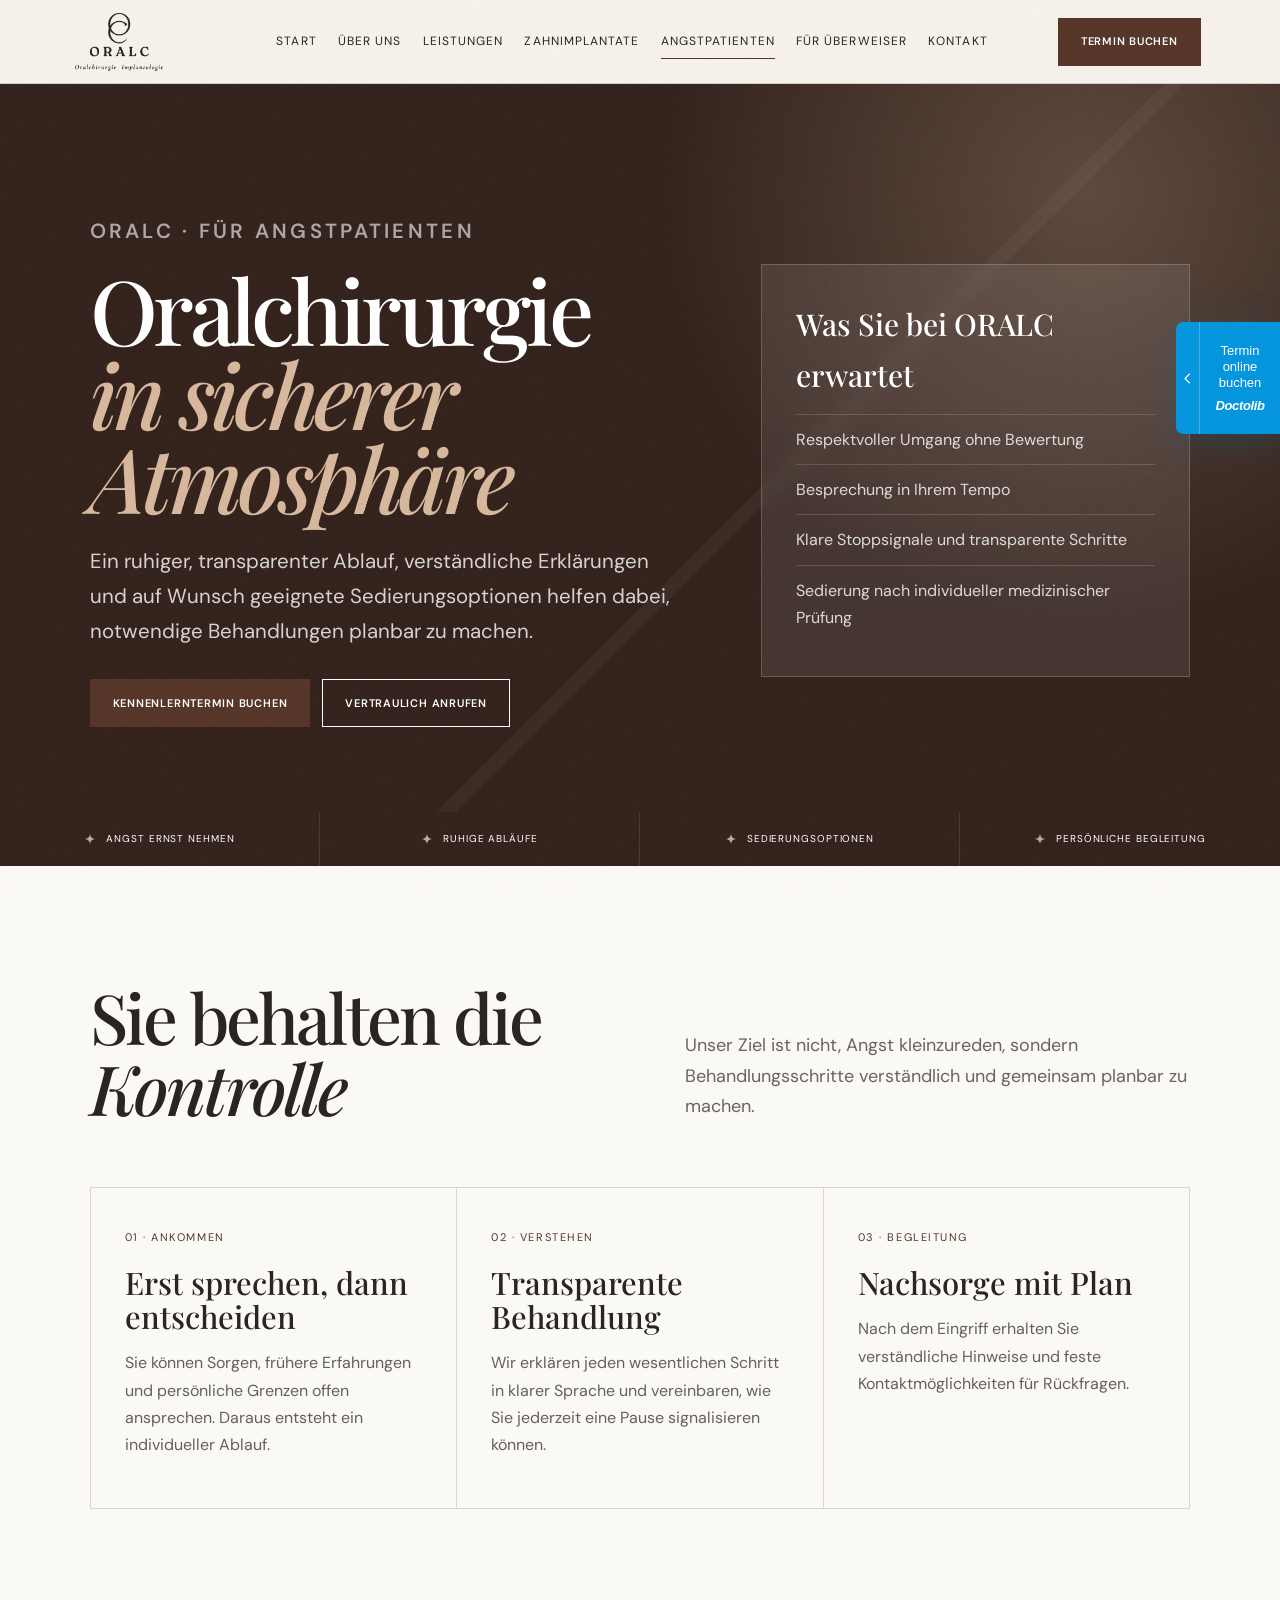
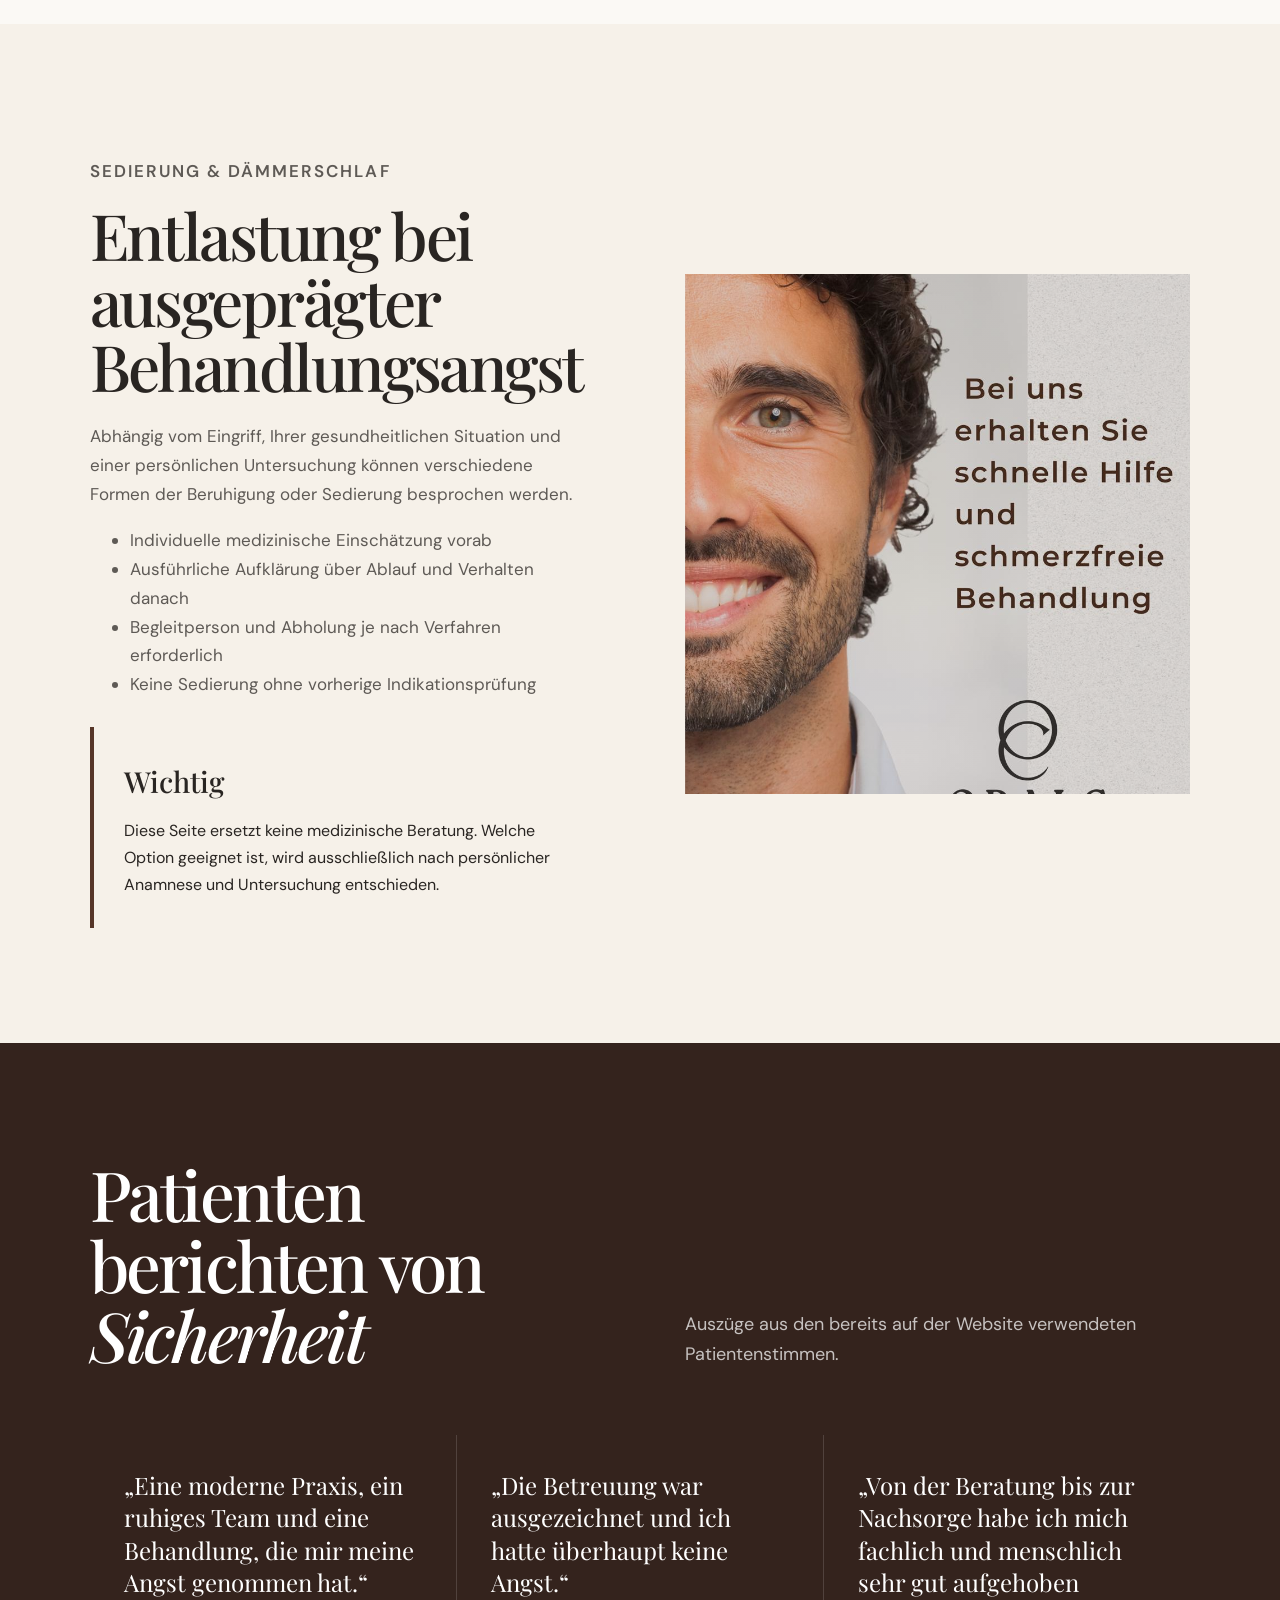
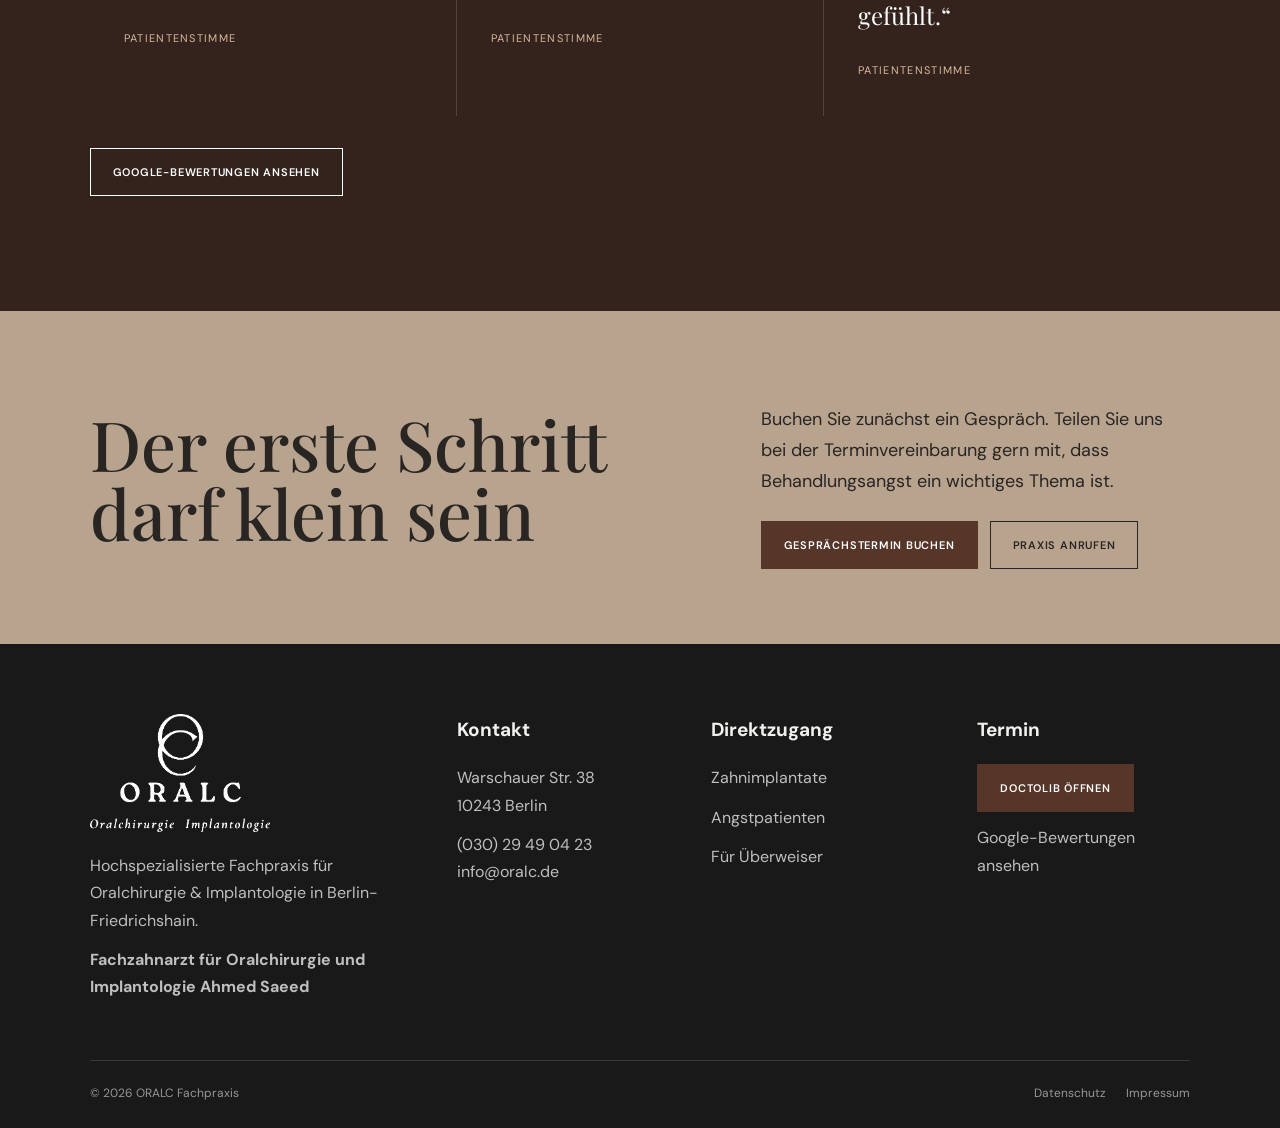
==== angstpatienten.html @ 5faff425 "Add files via upload" ====
<!doctype html><html lang="de"><head><meta charset="utf-8"><meta name="viewport" content="width=device-width,initial-scale=1"><meta name="description" content="Einfühlsame Oralchirurgie für Angstpatienten mit transparentem Ablauf und individuell geprüften Sedierungsoptionen."><title>Angstpatienten | ORALC Berlin</title><link rel="stylesheet" href="assets/styles.css"></head><body><div class="page-noise" aria-hidden="true"></div><a class="skip" href="#main">Zum Inhalt springen</a>
<header class="site-header">
  <a class="brand" href="index.html" aria-label="ORALC Startseite"><img src="assets/logo.png" alt="ORALC Oralchirurgie und Implantologie"></a>
  <nav class="main-nav" id="main-nav" aria-label="Hauptnavigation">
      <a href="index.html">Start</a>
      <a href="ueber-uns.html">Über uns</a>
      <a href="unsere-leistungen.html">Leistungen</a>
      <a href="zahnimplantate.html">Zahnimplantate</a>
      <a href="angstpatienten.html" class="active" aria-current="page">Angstpatienten</a>
      <a href="fuer-ueberweiser.html">Für Überweiser</a>
      <a href="index.html#kontakt">Kontakt</a>
    </nav>
  <a class="header-book" href="https://www.doctolib.de/zahnarztpraxis/berlin/oralchirurgie-warschauer-strasse-ihre-fachzahnaerzte-fuer-oralchirurgie" target="_blank" rel="noopener">Termin buchen</a>
  <button class="menu-toggle" aria-label="Menü öffnen" aria-expanded="false" aria-controls="main-nav"><span></span><span></span><span></span></button>
</header><aside class="doctolib-float" aria-label="Online-Terminbuchung">
<button class="doctolib-float__toggle" type="button" aria-expanded="true" aria-label="Online-Terminleiste schließen"><svg viewBox="0 0 24 24" aria-hidden="true"><path d="M15 5l-7 7 7 7"/></svg></button>
<a class="doctolib-float__link" href="https://www.doctolib.de/zahnarztpraxis/berlin/oralchirurgie-warschauer-strasse-ihre-fachzahnaerzte-fuer-oralchirurgie" target="_blank" rel="noopener"><span class="doctolib-float__label">Termin online buchen</span><strong class="doctolib-float__brand">Doctolib</strong></a>
</aside><main id="main">
<section class="page-hero lp-hero"><div class="lp-hero-grid"><div class="reveal"><p class="eyebrow">ORALC · Für Angstpatienten</p><h1>Oralchirurgie<br><em>in sicherer Atmosphäre</em></h1><p>Ein ruhiger, transparenter Ablauf, verständliche Erklärungen und auf Wunsch geeignete Sedierungsoptionen helfen dabei, notwendige Behandlungen planbar zu machen.</p><div class="lp-actions"><a class="button button-dark" href="https://www.doctolib.de/zahnarztpraxis/berlin/oralchirurgie-warschauer-strasse-ihre-fachzahnaerzte-fuer-oralchirurgie" target="_blank" rel="noopener">Kennenlerntermin buchen</a><a class="button button-outline" href="tel:+493029490423">Vertraulich anrufen</a></div></div><aside class="lp-hero-card reveal"><strong>Was Sie bei ORALC erwartet</strong><ul><li>Respektvoller Umgang ohne Bewertung</li><li>Besprechung in Ihrem Tempo</li><li>Klare Stoppsignale und transparente Schritte</li><li>Sedierung nach individueller medizinischer Prüfung</li></ul></aside></div></section>
<div class="hero-strip"><span>Angst ernst nehmen</span><span>Ruhige Abläufe</span><span>Sedierungsoptionen</span><span>Persönliche Begleitung</span></div>
<section class="section"><div class="container"><div class="section-head reveal"><h2>Sie behalten die <em>Kontrolle</em></h2><p>Unser Ziel ist nicht, Angst kleinzureden, sondern Behandlungsschritte verständlich und gemeinsam planbar zu machen.</p></div><div class="lp-grid"><article class="lp-card reveal"><span class="lp-num">01 · Ankommen</span><h3>Erst sprechen, dann entscheiden</h3><p>Sie können Sorgen, frühere Erfahrungen und persönliche Grenzen offen ansprechen. Daraus entsteht ein individueller Ablauf.</p></article><article class="lp-card reveal"><span class="lp-num">02 · Verstehen</span><h3>Transparente Behandlung</h3><p>Wir erklären jeden wesentlichen Schritt in klarer Sprache und vereinbaren, wie Sie jederzeit eine Pause signalisieren können.</p></article><article class="lp-card reveal"><span class="lp-num">03 · Begleitung</span><h3>Nachsorge mit Plan</h3><p>Nach dem Eingriff erhalten Sie verständliche Hinweise und feste Kontaktmöglichkeiten für Rückfragen.</p></article></div></div></section>
<section class="section" style="background:var(--cream)"><div class="container lp-split"><div class="reveal"><p class="brand-note">Sedierung &amp; Dämmerschlaf</p><h2>Entlastung bei ausgeprägter Behandlungsangst</h2><p>Abhängig vom Eingriff, Ihrer gesundheitlichen Situation und einer persönlichen Untersuchung können verschiedene Formen der Beruhigung oder Sedierung besprochen werden.</p><ul><li>Individuelle medizinische Einschätzung vorab</li><li>Ausführliche Aufklärung über Ablauf und Verhalten danach</li><li>Begleitperson und Abholung je nach Verfahren erforderlich</li><li>Keine Sedierung ohne vorherige Indikationsprüfung</li></ul><div class="guarantee"><strong>Wichtig</strong>Diese Seite ersetzt keine medizinische Beratung. Welche Option geeignet ist, wird ausschließlich nach persönlicher Anamnese und Untersuchung entschieden.</div></div><div class="lp-media lp-media--anxiety reveal" role="img" aria-label="Ruhige Behandlungsatmosphäre bei ORALC"></div></div></section>
<section class="section proof-section"><div class="container"><div class="section-head reveal"><h2>Patienten berichten von <em>Sicherheit</em></h2><p style="color:rgba(255,255,255,.72)">Auszüge aus den bereits auf der Website verwendeten Patientenstimmen.</p></div><div class="proof-grid"><article class="proof-card"><blockquote>„Eine moderne Praxis, ein ruhiges Team und eine Behandlung, die mir meine Angst genommen hat.“</blockquote><span>Patientenstimme</span></article><article class="proof-card"><blockquote>„Die Betreuung war ausgezeichnet und ich hatte überhaupt keine Angst.“</blockquote><span>Patientenstimme</span></article><article class="proof-card"><blockquote>„Von der Beratung bis zur Nachsorge habe ich mich fachlich und menschlich sehr gut aufgehoben gefühlt.“</blockquote><span>Patientenstimme</span></article></div><div class="proof-actions"><a class="button button-outline" href="https://www.google.com/maps/search/?api=1&query=ORALC+Warschauer+Stra%C3%9Fe+38+Berlin" target="_blank" rel="noopener">Google-Bewertungen ansehen</a></div></div></section>
<section class="cta"><div class="cta-inner"><h2>Der erste Schritt darf klein sein</h2><div><p>Buchen Sie zunächst ein Gespräch. Teilen Sie uns bei der Terminvereinbarung gern mit, dass Behandlungsangst ein wichtiges Thema ist.</p><div class="cta-actions"><a class="button button-dark" href="https://www.doctolib.de/zahnarztpraxis/berlin/oralchirurgie-warschauer-strasse-ihre-fachzahnaerzte-fuer-oralchirurgie" target="_blank" rel="noopener">Gesprächstermin buchen</a><a class="button button-outline" href="tel:+493029490423">Praxis anrufen</a></div></div></div></section></main><footer class="site-footer" id="kontakt"><div class="footer-grid">
<div class="footer-col"><img class="footer-logo" src="assets/logo.png" alt="ORALC"><p>Hochspezialisierte Fachpraxis für Oralchirurgie &amp; Implantologie in Berlin-Friedrichshain.</p><p><strong>Fachzahnarzt für Oralchirurgie und Implantologie Ahmed Saeed</strong></p></div>
<div class="footer-col"><h3>Kontakt</h3><address>Warschauer Str. 38<br>10243 Berlin</address><p><a href="tel:+493029490423">(030) 29 49 04 23</a><br><a href="mailto:info@oralc.de">info@oralc.de</a></p></div>
<div class="footer-col"><h3>Direktzugang</h3><ul><li><a href="zahnimplantate.html">Zahnimplantate</a></li><li><a href="angstpatienten.html">Angstpatienten</a></li><li><a href="fuer-ueberweiser.html">Für Überweiser</a></li></ul></div>
<div class="footer-col"><h3>Termin</h3><p><a class="button button-dark" href="https://www.doctolib.de/zahnarztpraxis/berlin/oralchirurgie-warschauer-strasse-ihre-fachzahnaerzte-fuer-oralchirurgie" target="_blank" rel="noopener">Doctolib öffnen</a></p><p><a href="https://www.google.com/maps/search/?api=1&query=ORALC+Warschauer+Stra%C3%9Fe+38+Berlin" target="_blank" rel="noopener">Google-Bewertungen ansehen</a></p></div>
</div><div class="footer-bottom"><span>© 2026 ORALC Fachpraxis</span><nav><a href="datenschutz.html">Datenschutz</a><a href="impressum.html">Impressum</a></nav></div></footer><script src="assets/site.js"></script></body></html>
---- assets/styles.css ----
@import url('https://fonts.googleapis.com/css2?family=DM+Sans:wght@400;500;600&family=Playfair+Display:ital,wght@0,500;1,500&display=swap');
:root{--ink:#292522;--brown:#563628;--deep:#34231d;--sand:#e9e0d3;--cream:#f6f1e9;--paper:#fbf9f5;--line:rgba(41,37,34,.17);--white:#fff;--serif:'Playfair Display',Georgia,serif;--sans:'DM Sans',Arial,sans-serif;--max:1360px}
*{box-sizing:border-box}html{scroll-behavior:smooth}body{margin:0;background:var(--paper);color:var(--ink);font-family:var(--sans);line-height:1.7;overflow-x:hidden}a{color:inherit;text-decoration:none}img{max-width:100%;display:block}button{font:inherit}.skip{position:absolute;left:-9999px}.skip:focus{left:16px;top:16px;z-index:1000;background:#fff;padding:12px 16px}.page-noise{position:fixed;inset:0;pointer-events:none;z-index:999;opacity:.025;background-image:url("data:image/svg+xml,%3Csvg viewBox='0 0 180 180' xmlns='http://www.w3.org/2000/svg'%3E%3Cfilter id='n'%3E%3CfeTurbulence type='fractalNoise' baseFrequency='.9' numOctaves='3' stitchTiles='stitch'/%3E%3C/filter%3E%3Crect width='100%25' height='100%25' filter='url(%23n)' opacity='.6'/%3E%3C/svg%3E")}
.site-header{height:84px;padding:0 clamp(18px,4vw,68px);display:grid;grid-template-columns:155px 1fr auto auto;align-items:center;gap:28px;position:sticky;top:0;z-index:100;background:rgba(246,241,233,.94);backdrop-filter:blur(14px);border-bottom:1px solid var(--line)}.brand{height:64px;display:flex;align-items:center}.brand img{width:135px;height:58px;object-fit:contain}.main-nav{display:flex;justify-content:center;gap:clamp(17px,2.4vw,38px);font-size:12px;text-transform:uppercase;letter-spacing:.09em}.main-nav a{padding:9px 0;position:relative}.main-nav a:after{content:"";position:absolute;left:0;bottom:2px;width:100%;height:1px;background:var(--brown);transform:scaleX(0);transform-origin:right;transition:.25s}.main-nav a:hover:after,.main-nav a.active:after{transform:scaleX(1);transform-origin:left}.header-book,.button{display:inline-flex;align-items:center;justify-content:center;min-height:48px;padding:0 22px;border:1px solid transparent;text-transform:uppercase;letter-spacing:.07em;font-size:11px;font-weight:600;transition:.22s}.header-book,.button-dark{background:var(--brown);color:#fff}.header-book:hover,.button-dark:hover{background:var(--ink);transform:translateY(-2px)}.button-outline{border-color:currentColor}.menu-toggle{display:none;width:45px;height:45px;border:0;background:none;padding:10px}.menu-toggle span{display:block;height:1px;background:var(--ink);margin:6px 0}
.page-hero{min-height:520px;padding:120px 7vw 85px;display:flex;align-items:flex-end;position:relative;overflow:hidden;background:var(--deep);color:#fff}.page-hero:before{content:"";position:absolute;inset:0;background:radial-gradient(circle at 85% 15%,rgba(215,184,157,.26),transparent 34%),linear-gradient(135deg,transparent 0 58%,rgba(255,255,255,.04) 58% 59%,transparent 59%)}.page-hero-inner{width:min(100%,var(--max));margin:auto;position:relative}.eyebrow{text-transform:uppercase;letter-spacing:.16em;font-size:11px;font-weight:600;margin:0 0 18px;opacity:.75}.page-hero h1{font-family:var(--serif);font-size:clamp(62px,8vw,128px);font-weight:500;line-height:.92;letter-spacing:-.05em;margin:0 0 24px}.page-hero h1 em{color:#d7b89d;font-weight:500}.page-hero p:last-child{max-width:760px;font-size:clamp(17px,1.6vw,22px);color:rgba(255,255,255,.78)}
.section{padding:clamp(76px,9vw,140px) 7vw}.container{width:min(100%,var(--max));margin:auto}.section-head{display:grid;grid-template-columns:1fr 1fr;gap:7vw;margin-bottom:65px;align-items:end}.section-head h2,.editorial h2{font-family:var(--serif);font-weight:500;letter-spacing:-.04em;line-height:1.02;font-size:clamp(44px,5.4vw,82px);margin:0}.section-head p{font-size:18px;color:rgba(41,37,34,.7);margin:0}.doctor-grid{display:grid;grid-template-columns:minmax(310px,.82fr) 1.18fr;gap:8vw;align-items:center}.doctor-photo{aspect-ratio:1122 / 1402;height:auto;min-height:0;position:relative;background:transparent;overflow:hidden;display:flex;align-items:center;justify-content:center}.doctor-photo img{width:100%;height:100%;object-fit:contain;object-position:center center;position:static;inset:auto}.doctor-photo:after{content:"Ahmed Saeed · Fachzahnarzt für Oralchirurgie und Implantologie";position:absolute;left:25px;right:25px;bottom:25px;background:rgba(52,35,29,.88);color:#fff;padding:18px 20px;font-family:var(--serif);font-size:24px}.doctor-copy h2{font-family:var(--serif);font-size:clamp(48px,5.8vw,90px);font-weight:500;line-height:.98;letter-spacing:-.045em;margin:0 0 14px}.role{font-size:13px;letter-spacing:.12em;text-transform:uppercase;color:var(--brown);font-weight:600;margin-bottom:36px}.doctor-copy p{font-size:18px;color:rgba(41,37,34,.74)}.cert-note{border-left:3px solid var(--brown);padding:20px 24px;background:var(--cream);margin-top:28px}.cert-note strong{display:block;margin-bottom:5px}
.card-grid{display:grid;grid-template-columns:repeat(3,1fr);border-top:1px solid var(--line);border-left:1px solid var(--line)}.info-card{padding:38px;min-height:350px;border-right:1px solid var(--line);border-bottom:1px solid var(--line);background:rgba(255,255,255,.25)}.info-card .num{font-family:var(--serif);font-size:18px;color:var(--brown);opacity:.7}.info-card h3{font-family:var(--serif);font-weight:500;font-size:32px;line-height:1.08;margin:58px 0 20px}.info-card ul{padding:0;margin:0;list-style:none;color:rgba(41,37,34,.72)}.info-card li{margin:9px 0;padding-left:20px;position:relative}.info-card li:before{content:"";position:absolute;left:0;top:.62em;width:11px;height:11px;background:var(--brown);-webkit-mask:url("data:image/svg+xml,%3Csvg xmlns='http://www.w3.org/2000/svg' viewBox='0 0 24 24'%3E%3Cpath d='M5 7h8a6 6 0 0 1 6 6v4M5 7l4-4M5 7l4 4' fill='none' stroke='black' stroke-width='2' stroke-linecap='round' stroke-linejoin='round'/%3E%3C/svg%3E") center/contain no-repeat;mask:url("data:image/svg+xml,%3Csvg xmlns='http://www.w3.org/2000/svg' viewBox='0 0 24 24'%3E%3Cpath d='M5 7h8a6 6 0 0 1 6 6v4M5 7l4-4M5 7l4 4' fill='none' stroke='black' stroke-width='2' stroke-linecap='round' stroke-linejoin='round'/%3E%3C/svg%3E") center/contain no-repeat}
.focus-grid{display:grid;grid-template-columns:repeat(2,1fr);border-top:1px solid var(--line)}.focus-card{padding:42px 42px 50px;border-bottom:1px solid var(--line)}.focus-card:nth-child(odd){border-right:1px solid var(--line)}.focus-card h3{font-family:var(--serif);font-size:34px;font-weight:500;margin:0 0 15px}.focus-card p{color:rgba(41,37,34,.7);margin:0}.care-band{background:var(--brown);color:#fff;display:grid;grid-template-columns:1fr 1fr;min-height:620px}.care-copy{padding:clamp(70px,8vw,130px);display:flex;flex-direction:column;justify-content:center}.care-copy h2{font-family:var(--serif);font-size:clamp(46px,5.8vw,86px);line-height:1.02;font-weight:500;margin:0 0 30px}.care-copy blockquote{font-family:var(--serif);font-size:clamp(22px,2.3vw,34px);line-height:1.35;margin:0 0 36px;color:rgba(255,255,255,.88)}.care-points{display:grid;gap:18px}.care-points div{border-top:1px solid rgba(255,255,255,.18);padding-top:16px}.care-points strong{display:block;font-size:18px}.care-points span{color:rgba(255,255,255,.7)}.care-media{min-height:620px;background:url('emergency.jpg') center/cover no-repeat}
.members{display:grid;grid-template-columns:repeat(5,1fr);border:1px solid var(--line)}.member{padding:35px 20px;text-align:center;border-right:1px solid var(--line)}.member:last-child{border-right:0}.member strong{display:block;font-family:var(--serif);font-size:28px;color:var(--brown)}.member span{font-size:12px;text-transform:uppercase;letter-spacing:.08em;color:rgba(41,37,34,.65)}
.legal-wrap{display:grid;grid-template-columns:280px minmax(0,860px);gap:7vw;align-items:start}.legal-toc{position:sticky;top:120px;border-top:1px solid var(--line)}.legal-toc a{display:block;padding:13px 0;border-bottom:1px solid var(--line);font-size:12px;text-transform:uppercase;letter-spacing:.07em}.legal-toc a:hover{color:var(--brown)}.legal-content{font-size:16px}.legal-content section{padding:0 0 45px;margin-bottom:45px;border-bottom:1px solid var(--line);scroll-margin-top:120px}.legal-content h2{font-family:var(--serif);font-size:clamp(31px,3.2vw,46px);font-weight:500;line-height:1.12;margin:0 0 22px}.legal-content h3{font-size:20px;margin:28px 0 10px}.legal-content p{color:rgba(41,37,34,.78)}.legal-content ul{padding-left:22px}.legal-content a{text-decoration:underline;text-underline-offset:3px}.legal-note{padding:22px 25px;background:var(--sand);border-left:3px solid var(--brown)}
.cta{background:#b8a38f;padding:75px 7vw}.cta-inner{width:min(100%,var(--max));margin:auto;display:grid;grid-template-columns:1.15fr .85fr;gap:7vw;align-items:center}.cta h2{font-family:var(--serif);font-size:clamp(45px,5.4vw,78px);font-weight:500;line-height:1;margin:0}.cta p{font-size:18px}.cta-actions{display:flex;flex-wrap:wrap;gap:12px;margin-top:25px}
.site-footer{background:#191919;color:#f2f0ed;padding:70px 7vw 24px}.footer-grid{width:min(100%,var(--max));margin:auto;display:grid;grid-template-columns:1.35fr .85fr .9fr .95fr;gap:clamp(32px,5vw,75px)}.footer-logo{width:180px;filter:invert(1) brightness(3);margin-bottom:20px}.footer-col h3{font-size:19px;margin:0 0 18px}.footer-col p,.footer-col li,.footer-col address{font-style:normal;color:rgba(255,255,255,.72);margin:0 0 12px}.footer-col ul{list-style:none;padding:0;margin:0}.footer-col a:hover{color:#fff}.footer-bottom{width:min(100%,var(--max));margin:48px auto 0;padding-top:22px;border-top:1px solid rgba(255,255,255,.13);display:flex;justify-content:space-between;gap:20px;flex-wrap:wrap;font-size:12px;color:rgba(255,255,255,.55)}.footer-bottom nav{display:flex;gap:20px}.doctolib-float{position:fixed;right:0;top:42%;z-index:90;background:#0596de;color:#fff;width:86px;padding:14px 8px;text-align:center;font-size:12px;line-height:1.25;box-shadow:0 8px 24px rgba(0,107,168,.25)}.doctolib-float strong{display:block;margin-top:7px;font-style:italic;font-size:13px}
.reveal{opacity:0;transform:translateY(22px);transition:.7s ease}.reveal.visible{opacity:1;transform:none}
@media(max-width:1020px){.site-header{grid-template-columns:135px 1fr auto auto}.main-nav{gap:15px;font-size:10px}.doctor-grid{gap:5vw}.card-grid{grid-template-columns:1fr 1fr}.members{grid-template-columns:repeat(3,1fr)}.member:nth-child(3){border-right:0}.member:nth-child(-n+3){border-bottom:1px solid var(--line)}.footer-grid{grid-template-columns:1fr 1fr}.legal-wrap{grid-template-columns:220px 1fr}}
@media(max-width:760px){.site-header{height:74px;grid-template-columns:1fr auto auto;padding:0 18px}.brand{height:58px}.brand img{width:112px}.header-book{min-height:40px;padding:0 13px;font-size:9px}.menu-toggle{display:block}.main-nav{position:fixed;left:0;right:0;top:74px;display:flex;flex-direction:column;align-items:center;background:var(--cream);padding:28px;gap:14px;border-bottom:1px solid var(--line);transform:translateY(-140%);transition:.3s;z-index:-1}.main-nav.open{transform:none}.main-nav a{font-size:13px}.page-hero{min-height:430px;padding:100px 6vw 60px}.section{padding:72px 6vw}.section-head{grid-template-columns:1fr;gap:20px}.doctor-grid{grid-template-columns:1fr}.doctor-photo{min-height:0;aspect-ratio:1122 / 1402}.card-grid,.focus-grid{grid-template-columns:1fr}.info-card,.focus-card:nth-child(odd){border-right:1px solid var(--line)}.care-band{grid-template-columns:1fr}.care-copy{padding:75px 6vw}.care-media{min-height:65vh;order:-1}.members{grid-template-columns:1fr 1fr}.member,.member:nth-child(3){border-right:1px solid var(--line);border-bottom:1px solid var(--line)}.member:nth-child(even){border-right:0}.legal-wrap{grid-template-columns:1fr}.legal-toc{position:static;display:grid;grid-template-columns:1fr 1fr;margin-bottom:35px}.legal-toc a:nth-child(odd){border-right:1px solid var(--line);padding-right:12px}.legal-toc a:nth-child(even){padding-left:12px}.cta-inner{grid-template-columns:1fr}.footer-grid{grid-template-columns:1fr}.doctolib-float{display:none}}
@media(max-width:480px){.header-book{display:none}.page-hero h1{font-size:54px}.doctor-photo{min-height:0;aspect-ratio:1122 / 1402}.card-grid{grid-template-columns:1fr}.info-card{min-height:auto}.members{grid-template-columns:1fr}.member{border-right:0!important}.legal-toc{grid-template-columns:1fr}.legal-toc a{padding-left:0!important;padding-right:0!important;border-right:0!important}.footer-bottom{display:block}.footer-bottom nav{margin-top:12px}}
@media(prefers-reduced-motion:reduce){html{scroll-behavior:auto}.reveal{opacity:1;transform:none;transition:none}*{animation:none!important;transition:none!important}}

/* ===== Einheitlicher Praxisvorteile-Streifen unter allen Hero-Bereichen ===== */
.hero-strip{
  width:100%;
  min-height:54px;
  display:grid;
  grid-template-columns:repeat(4,minmax(0,1fr));
  gap:0;
  background:var(--deep);
  color:#fff;
  overflow:hidden;
  text-transform:uppercase;
  letter-spacing:.09em;
  font-size:10px;
}
.hero-strip span,
.hero-strip a{
  min-width:0;
  padding:14px 18px;
  display:flex;
  align-items:center;
  justify-content:center;
  text-align:center;
  line-height:1.35;
  border-right:1px solid rgba(255,255,255,.10);
}
.hero-strip span:last-child,
.hero-strip a:last-child{border-right:0}
.hero-strip span::before,
.hero-strip a::before{
  content:"";
  width:12px;
  height:12px;
  margin-right:10px;
  flex:0 0 12px;
  background:#c8a98f;
  -webkit-mask:url("data:image/svg+xml,%3Csvg xmlns='http://www.w3.org/2000/svg' viewBox='0 0 24 24'%3E%3Cpath fill='black' d='M12 1.8c.62 5.96 4.24 9.58 10.2 10.2-5.96.62-9.58 4.24-10.2 10.2C11.38 16.24 7.76 12.62 1.8 12 7.76 11.38 11.38 7.76 12 1.8Z'/%3E%3C/svg%3E") center/contain no-repeat;
  mask:url("data:image/svg+xml,%3Csvg xmlns='http://www.w3.org/2000/svg' viewBox='0 0 24 24'%3E%3Cpath fill='black' d='M12 1.8c.62 5.96 4.24 9.58 10.2 10.2-5.96.62-9.58 4.24-10.2 10.2C11.38 16.24 7.76 12.62 1.8 12 7.76 11.38 11.38 7.76 12 1.8Z'/%3E%3C/svg%3E") center/contain no-repeat;
}
.hero-strip a{transition:opacity .2s ease}
.hero-strip a:hover{opacity:.72}
.hero-strip a:focus-visible{outline:2px solid #fff;outline-offset:-4px}
@media(max-width:860px){
  .hero-strip{grid-template-columns:repeat(2,minmax(0,1fr));font-size:9px}
  .hero-strip span,.hero-strip a{padding:11px 12px;border-bottom:1px solid rgba(255,255,255,.10)}
  .hero-strip span:nth-child(2n),.hero-strip a:nth-child(2n){border-right:0}
  .hero-strip span:nth-last-child(-n+2),.hero-strip a:nth-last-child(-n+2){border-bottom:0}
}
@media(max-width:480px){
  .hero-strip{font-size:8px;letter-spacing:.055em}
  .hero-strip span,.hero-strip a{padding:10px 7px}
  .hero-strip span::before,.hero-strip a::before{width:10px;height:10px;flex-basis:10px;margin-right:7px}
}


/* ===== Compact split contact section inspired by the reference layout ===== */
.location-footer{
  padding:0;
  display:grid;
  grid-template-columns:minmax(0,1fr) minmax(0,1fr);
  gap:0;
  align-items:stretch;
  background:var(--brown-deep);
  color:#fff;
  overflow:hidden;
}
.location-footer__info{
  height:560px;
  min-height:560px;
  background:linear-gradient(145deg,#563628 0%,#3f2a22 100%);
  display:flex;
  align-items:stretch;
}
.location-footer__content{
  width:min(100%,760px);
  height:100%;
  margin-left:auto;
  padding:38px clamp(32px,4vw,64px) 22px;
  display:flex;
  flex-direction:column;
  align-items:flex-start;
}
.location-footer .footer-logo{
  width:min(205px,64%);
  height:auto;
  max-height:64px;
  margin:0 0 22px;
  object-fit:contain;
  object-position:left center;
  filter:invert(1) brightness(3);
}
.location-footer__eyebrow,
.location-footer h2{display:none}
.location-footer__intro{
  max-width:470px;
  color:rgba(255,255,255,.82);
  font-size:13px;
  line-height:1.55;
  margin:0 0 17px;
}
.location-footer__doctor{
  margin:0 0 20px;
  color:rgba(255,255,255,.84);
  font-size:12px;
  line-height:1.5;
}
.location-footer__doctor strong{color:#fff;font-weight:600}
.location-footer__details{
  width:100%;
  display:grid;
  grid-template-columns:minmax(0,1fr) minmax(220px,.84fr);
  gap:clamp(26px,3vw,46px);
  padding-top:0;
  border-top:0;
}
.location-footer__block h3{
  margin:0 0 8px;
  color:#fff;
  font-family:var(--sans);
  font-size:11px;
  line-height:1.35;
  font-weight:600;
  text-transform:uppercase;
  letter-spacing:.08em;
}
.location-footer__block p,
.location-footer__block address{
  margin:0 0 8px;
  color:rgba(255,255,255,.78);
  font-size:12px;
  line-height:1.48;
  font-style:normal;
}
.location-footer__block a:hover{color:#d7b89d}
.location-footer__transit{
  max-width:330px;
  font-size:10px!important;
  line-height:1.4!important;
  color:rgba(255,255,255,.52)!important;
}
.location-footer__hours{margin:0}
.location-footer__hours div{
  display:grid;
  grid-template-columns:1fr auto;
  gap:18px;
  padding:2px 0;
  border-bottom:0;
  color:rgba(255,255,255,.78);
  font-size:11px;
  line-height:1.45;
}
.location-footer__hours dt,.location-footer__hours dd{margin:0}
.location-footer__hours dd{white-space:nowrap;color:#fff}
.location-footer__actions{
  display:flex;
  flex-wrap:wrap;
  gap:9px;
  margin-top:17px;
}
.location-footer__button{
  min-height:37px;
  padding:0 15px;
  display:inline-flex;
  align-items:center;
  justify-content:center;
  gap:8px;
  border:1px solid rgba(255,255,255,.7);
  text-transform:uppercase;
  letter-spacing:.07em;
  font-size:9px;
  font-weight:600;
  transition:.25s;
}
.location-footer__button--light{background:#f6f1e9;color:#34231d;border-color:#f6f1e9}
.location-footer__button--outline{background:transparent;color:#fff}
.location-footer__button:hover{transform:translateY(-2px);background:#d7b89d;color:#34231d;border-color:#d7b89d}
.location-footer__legal{
  margin-top:auto;
  padding-top:14px;
  display:flex;
  gap:22px;
  text-transform:uppercase;
  letter-spacing:.09em;
  font-size:8px;
  color:rgba(255,255,255,.58);
}
.location-footer__legal a:hover{color:#fff}
.location-footer__map{
  height:560px;
  min-height:560px;
  background:#f7f3ec;
  position:relative;
  overflow:hidden;
}
.location-footer__map-link{
  width:100%;
  height:100%;
  display:block;
  cursor:pointer;
}
.location-footer__map-link:focus-visible{
  outline:4px solid #d7b89d;
  outline-offset:-4px;
}
.location-footer__map-image{
  width:100%;
  height:100%;
  display:block;
  object-fit:cover;
  object-position:center;
}
.location-footer__bottom{
  grid-column:1/-1;
  min-height:34px;
  padding:7px 7vw;
  display:flex;
  justify-content:flex-start;
  align-items:center;
  background:#191919;
  border-top:1px solid rgba(255,255,255,.10);
  color:rgba(255,255,255,.50);
}
.location-footer__bottom p{margin:0;font-size:8px;line-height:1.25}

@media(max-width:1100px){
  .location-footer{grid-template-columns:1fr}
  .location-footer__info{height:auto;min-height:0}
  .location-footer__content{width:100%;max-width:none;height:auto;margin:0;padding:44px 7vw 28px}
  .location-footer__map{height:min(58vw,540px);min-height:380px}
  .location-footer__legal{margin-top:28px}
}
@media(max-width:700px){
  .location-footer__content{padding:38px 6vw 25px}
  .location-footer .footer-logo{width:min(185px,62%);max-height:58px;margin-bottom:18px}
  .location-footer__intro{font-size:12.5px}
  .location-footer__details{grid-template-columns:1fr;gap:22px}
  .location-footer__actions{width:100%;flex-direction:column;margin-top:20px}
  .location-footer__button{width:100%;min-height:40px}
  .location-footer__legal{margin-top:26px}
  .location-footer__map{height:330px;min-height:330px}
  .location-footer__bottom{padding:8px 6vw}
}


/* ===== Mobile: map image first, contact strip underneath ===== */
@media(max-width:700px){
  .location-footer{
    grid-template-columns:1fr;
    grid-template-rows:auto auto auto;
  }
  .location-footer__map{
    order:1;
    height:330px;
    min-height:330px;
  }
  .location-footer__map-image{
    object-fit:cover;
    object-position:center;
  }
  .location-footer__info{
    order:2;
    height:auto;
    min-height:0;
    overflow:visible;
  }
  .location-footer__content{
    width:100%;
    height:auto;
    min-height:0;
    margin:0;
    padding:38px 6vw 25px;
  }
  .location-footer .footer-logo{
    width:min(185px,62%);
    max-height:58px;
    margin-bottom:18px;
  }
  .location-footer__intro{
    font-size:12.5px;
    line-height:1.55;
  }
  .location-footer__doctor{
    margin-bottom:20px;
    font-size:12px;
    line-height:1.5;
  }
  .location-footer__details{
    grid-template-columns:1fr;
    gap:22px;
  }
  .location-footer__block h3{
    margin-bottom:8px;
    font-size:11px;
  }
  .location-footer__block p,
  .location-footer__block address{
    margin-bottom:8px;
    font-size:12px;
    line-height:1.48;
  }
  .location-footer__transit{
    font-size:10px!important;
    line-height:1.4!important;
  }
  .location-footer__hours div{
    gap:18px;
    padding:2px 0;
    font-size:11px;
    line-height:1.45;
  }
  .location-footer__actions{
    width:100%;
    flex-direction:column;
    gap:9px;
    margin-top:20px;
  }
  .location-footer__button{
    width:100%;
    min-height:40px;
    padding:0 15px;
    font-size:9px;
    letter-spacing:.07em;
  }
  .location-footer__legal{
    margin-top:26px;
    padding-top:14px;
    gap:22px;
    font-size:8px;
  }
  .location-footer__bottom{
    order:3;
    grid-column:1;
    min-height:34px;
    padding:8px 6vw;
  }
  .location-footer__bottom p{
    font-size:8px;
    line-height:1.25;
  }
}
.location-footer__button-icon{
  width:13px;
  height:13px;
  margin-left:7px;
  flex:0 0 auto;
  fill:none;
  stroke:currentColor;
  stroke-width:1.8;
  stroke-linecap:round;
  stroke-linejoin:round;
}



/* ===== Collapsible Doctolib booking tab ===== */
.doctolib-float{
  position:fixed;
  top:42%;
  right:0;
  z-index:220;
  width:104px;
  height:112px;
  padding:0;
  display:grid !important;
  grid-template-columns:24px 80px;
  align-items:stretch;
  background:transparent;
  color:#fff;
  text-align:center;
  font-size:12px;
  line-height:1.25;
  box-shadow:none;
  filter:drop-shadow(0 8px 18px rgba(0,107,168,.24));
  transform:translateY(-50%);
  transition:width .34s cubic-bezier(.22,.75,.2,1),transform .34s cubic-bezier(.22,.75,.2,1);
  overflow:visible;
}
.doctolib-float.is-collapsed{
  width:24px;
  grid-template-columns:24px 0;
  overflow:hidden;
}
.doctolib-float__toggle,
.doctolib-float__link{
  background:#0596de;
  color:#fff;
}
.doctolib-float__toggle{
  width:24px;
  min-width:24px;
  height:100%;
  padding:0;
  border:0;
  border-right:1px solid rgba(255,255,255,.25);
  border-radius:7px 0 0 7px;
  display:grid;
  place-items:center;
  cursor:pointer;
}
.doctolib-float__toggle svg{
  width:15px;
  height:15px;
  fill:none;
  stroke:currentColor;
  stroke-width:2;
  stroke-linecap:round;
  stroke-linejoin:round;
  transition:transform .34s ease;
}
.doctolib-float.is-collapsed .doctolib-float__toggle{
  border-right:0;
}
.doctolib-float.is-collapsed .doctolib-float__toggle svg{
  transform:rotate(180deg);
}
.doctolib-float__link{
  min-width:0;
  width:80px;
  padding:10px 6px 9px;
  display:flex;
  flex-direction:column;
  align-items:center;
  justify-content:center;
  overflow:hidden;
  opacity:1;
  visibility:visible;
  transition:background-color .2s ease,opacity .22s ease;
}
.doctolib-float__link:hover{background:#007fbd;color:#fff}
.doctolib-float.is-collapsed .doctolib-float__link{
  width:0;
  padding:0;
  opacity:0;
  visibility:hidden;
  pointer-events:none;
}
.doctolib-float__label{
  display:block;
  font-family:Arial,sans-serif;
  font-size:13px;
  font-weight:400;
  line-height:1.25;
}
.doctolib-float__brand{
  display:block;
  margin-top:7px;
  font-family:Arial,sans-serif;
  font-size:13px;
  font-weight:700;
  font-style:italic;
  letter-spacing:-.03em;
}
.doctolib-float__toggle:focus-visible,
.doctolib-float__link:focus-visible{
  outline:3px solid #fff;
  outline-offset:-4px;
}
@media(max-width:760px){
  .doctolib-float{
    top:46%;
    width:98px;
    height:106px;
    grid-template-columns:24px 74px;
  }
  .doctolib-float.is-collapsed{width:24px;grid-template-columns:24px 0}
  .doctolib-float__link{width:74px}
  .doctolib-float__label{font-size:12px}
  .doctolib-float__brand{font-size:12px}
}
@media(prefers-reduced-motion:reduce){
  .doctolib-float,.doctolib-float__toggle svg,.doctolib-float__link{transition:none}
}


/* ===== ORALC landing pages, social proof and referral area ===== */
:root{--brown-deep:#34231d}
.main-nav{gap:clamp(12px,1.65vw,28px)}
.lp-hero{min-height:620px;align-items:center;padding-top:130px}
.lp-hero-grid{display:grid;grid-template-columns:1.15fr .85fr;gap:7vw;align-items:center;width:min(100%,var(--max));margin:auto;position:relative}
.lp-hero h1{font-family:var(--serif);font-size:clamp(56px,7vw,108px);font-weight:500;line-height:.94;letter-spacing:-.05em;margin:0 0 25px}
.lp-hero h1 em{color:#d7b89d;font-weight:500}.lp-hero p{font-size:clamp(17px,1.6vw,21px);color:rgba(255,255,255,.8);max-width:720px}
.lp-actions{display:flex;flex-wrap:wrap;gap:12px;margin-top:30px}.lp-actions .button-outline{color:#fff}
.lp-hero-card{background:rgba(255,255,255,.09);border:1px solid rgba(255,255,255,.18);padding:34px;backdrop-filter:blur(8px)}
.lp-hero-card strong{display:block;font-family:var(--serif);font-size:30px;font-weight:500;margin-bottom:13px}.lp-hero-card ul{list-style:none;padding:0;margin:0}.lp-hero-card li{padding:11px 0;border-top:1px solid rgba(255,255,255,.15);color:rgba(255,255,255,.82)}
.lp-grid{display:grid;grid-template-columns:repeat(3,1fr);border-top:1px solid var(--line);border-left:1px solid var(--line)}
.lp-card{padding:34px;min-height:270px;border-right:1px solid var(--line);border-bottom:1px solid var(--line)}.lp-card h3{font-family:var(--serif);font-size:31px;font-weight:500;line-height:1.1;margin:16px 0}.lp-card p{color:rgba(41,37,34,.72)}
.lp-num{font-size:11px;letter-spacing:.14em;text-transform:uppercase;color:var(--brown)}
.lp-split{display:grid;grid-template-columns:1fr 1fr;gap:7vw;align-items:center}.lp-split h2{font-family:var(--serif);font-size:clamp(44px,5vw,76px);line-height:1.02;font-weight:500;letter-spacing:-.04em;margin:0 0 24px}.lp-split p,.lp-split li{font-size:17px;color:rgba(41,37,34,.74)}
.lp-media{min-height:520px;background-position:center;background-size:cover}.lp-media--implant{background-image:linear-gradient(rgba(52,35,29,.12),rgba(52,35,29,.12)),url('patient.jpg')}.lp-media--anxiety{background-image:linear-gradient(rgba(52,35,29,.18),rgba(52,35,29,.18)),url('emergency.jpg')}.lp-media--referral{background-image:linear-gradient(rgba(52,35,29,.18),rgba(52,35,29,.18)),url('oralc-location-map.png')}
.proof-section{background:var(--deep);color:#fff}.proof-grid{display:grid;grid-template-columns:repeat(3,1fr);gap:1px;background:rgba(255,255,255,.14);margin-top:45px}.proof-card{background:var(--deep);padding:34px}.proof-card blockquote{font-family:var(--serif);font-size:24px;line-height:1.35;margin:0 0 24px}.proof-card span{font-size:11px;text-transform:uppercase;letter-spacing:.12em;color:#d7b89d}.proof-actions{margin-top:32px}
.form-wrap{display:grid;grid-template-columns:.8fr 1.2fr;gap:7vw;align-items:start}.referral-form{display:grid;grid-template-columns:1fr 1fr;gap:18px;background:#fff;padding:34px;border:1px solid var(--line)}.referral-form label{display:grid;gap:7px;font-size:12px;text-transform:uppercase;letter-spacing:.08em}.referral-form input,.referral-form select,.referral-form textarea{width:100%;border:1px solid var(--line);background:var(--paper);padding:13px;font:inherit;color:var(--ink)}.referral-form textarea{min-height:140px;resize:vertical}.referral-form .full{grid-column:1/-1}.checkline{display:flex!important;grid-template-columns:auto 1fr!important;align-items:flex-start;text-transform:none!important;letter-spacing:0!important;font-size:14px!important}.checkline input{width:auto;margin-top:5px}.form-note{font-size:13px;color:rgba(41,37,34,.65)}
.guarantee{padding:30px;border-left:4px solid var(--brown);background:var(--cream);margin-top:28px}.guarantee strong{font-family:var(--serif);font-size:29px;font-weight:500;display:block;margin-bottom:10px}
.brand-note{font-size:12px;text-transform:uppercase;letter-spacing:.12em;color:var(--brown);font-weight:600}
@media(max-width:1020px){.lp-hero-grid,.lp-split,.form-wrap{grid-template-columns:1fr}.lp-grid,.proof-grid{grid-template-columns:1fr 1fr}.lp-hero-card{max-width:640px}.main-nav{gap:10px;font-size:9px}}
@media(max-width:760px){.lp-hero{min-height:auto;padding:110px 6vw 70px}.lp-grid,.proof-grid{grid-template-columns:1fr}.lp-media{min-height:420px}.referral-form{grid-template-columns:1fr;padding:24px}.referral-form .full{grid-column:auto}.main-nav{font-size:13px}}

/* Mobile CRO: full-width sticky Doctolib bar without covering page content */
@media(max-width:760px){
  body{padding-bottom:58px}
  .doctolib-float,.doctolib-float.is-collapsed{top:auto!important;right:0!important;bottom:0!important;width:100%!important;max-width:none!important;height:58px!important;transform:none!important;grid-template-columns:1fr!important;overflow:visible!important;filter:drop-shadow(0 -5px 14px rgba(0,107,168,.2))!important}
  .doctolib-float__toggle{display:none!important}
  .doctolib-float__link,.doctolib-float.is-collapsed .doctolib-float__link{width:100%!important;height:58px!important;padding:8px 16px!important;opacity:1!important;visibility:visible!important;pointer-events:auto!important;display:flex!important;grid-column:1!important;flex-direction:row!important;gap:9px!important;border-radius:0!important}
  .doctolib-float__label{font-size:14px!important;font-weight:600!important;line-height:1.2!important}
  .doctolib-float__brand{font-size:13px!important;margin:0!important}
}

/* ===== Ganze Wörter beim Zeilenumbruch beibehalten =====
   Verhindert automatische Silbentrennung und Zeichenumbrüche im gesamten Auftritt. */
body,
body *{
  -webkit-hyphens:none!important;
  -moz-hyphens:none!important;
  -ms-hyphens:none!important;
  hyphens:none!important;
  word-break:normal!important;
  overflow-wrap:normal!important;
}

/* Lange Überschriften bleiben auch mobil vollständig lesbar. */
@media(max-width:480px){
  .section-head h2,
  .editorial h2{
    font-size:clamp(29px,9vw,38px);
  }
  .page-hero h1{
    font-size:clamp(38px,13vw,54px);
  }
}
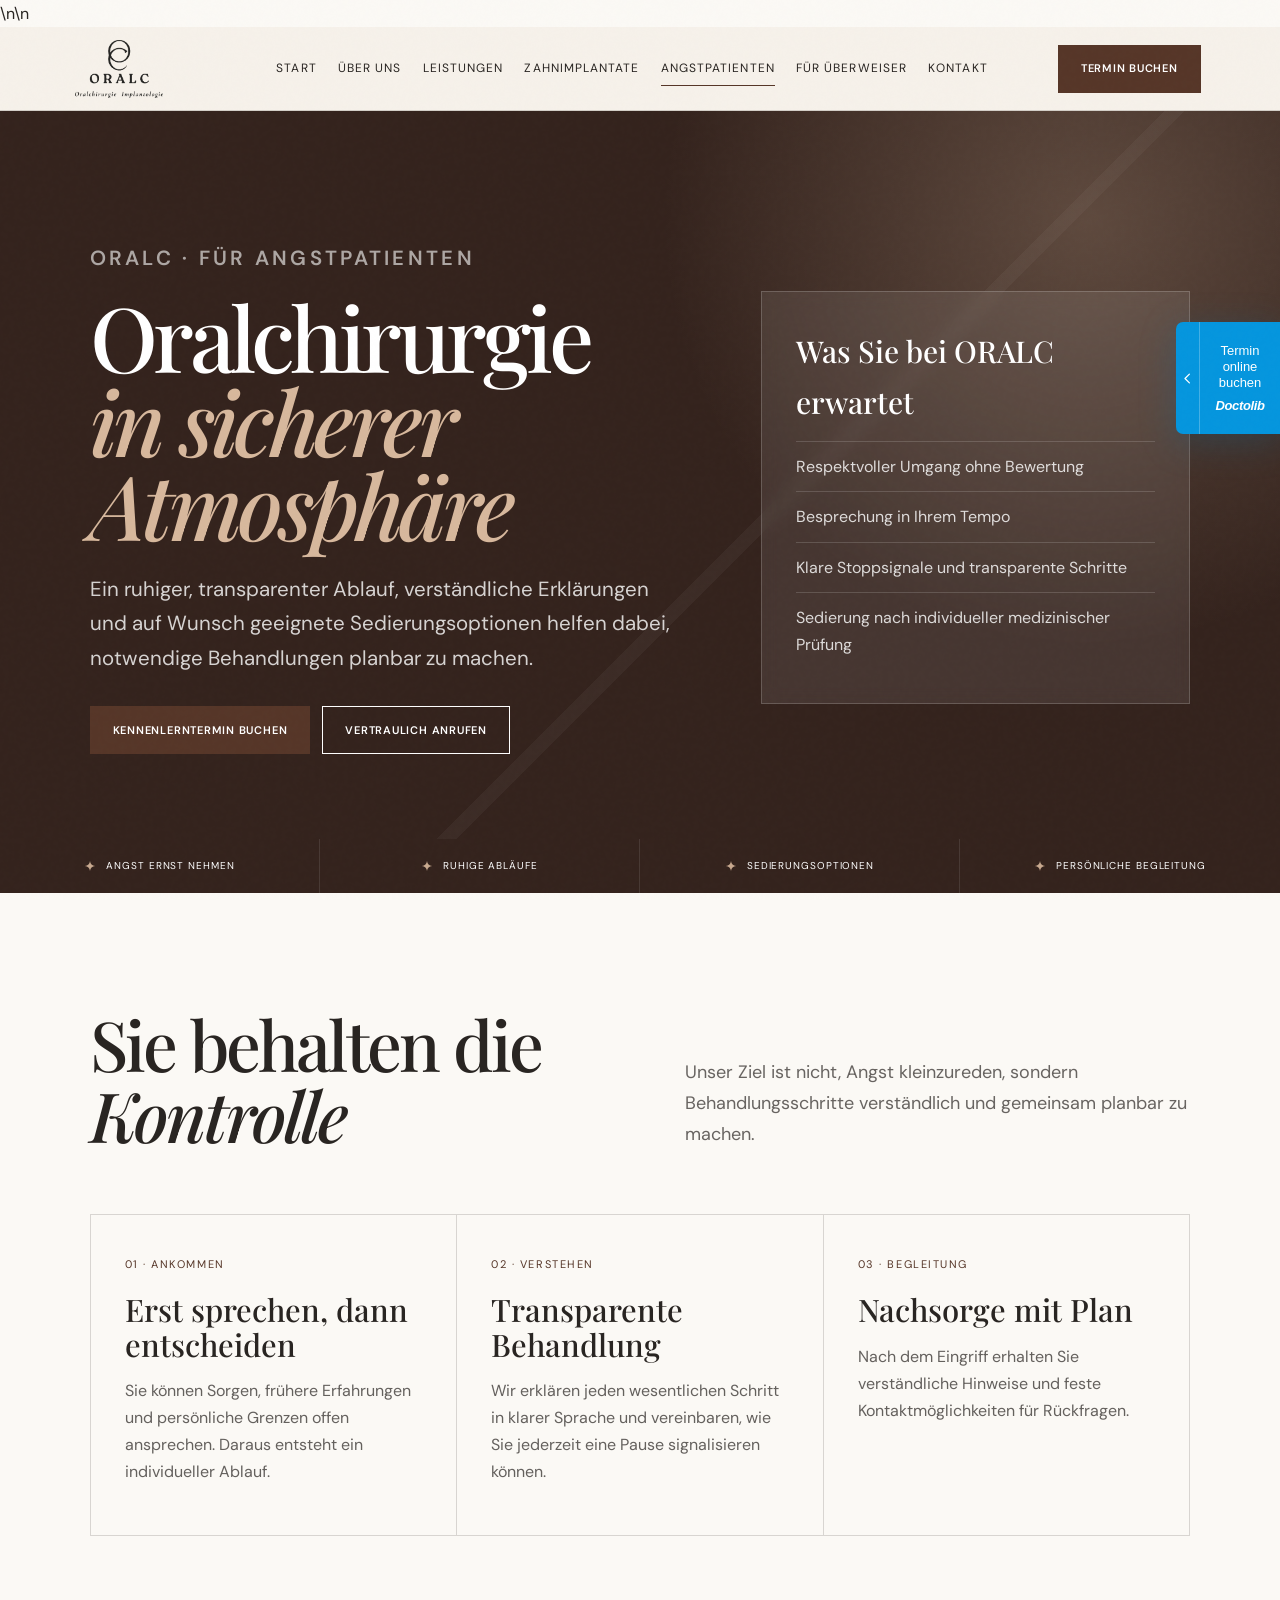
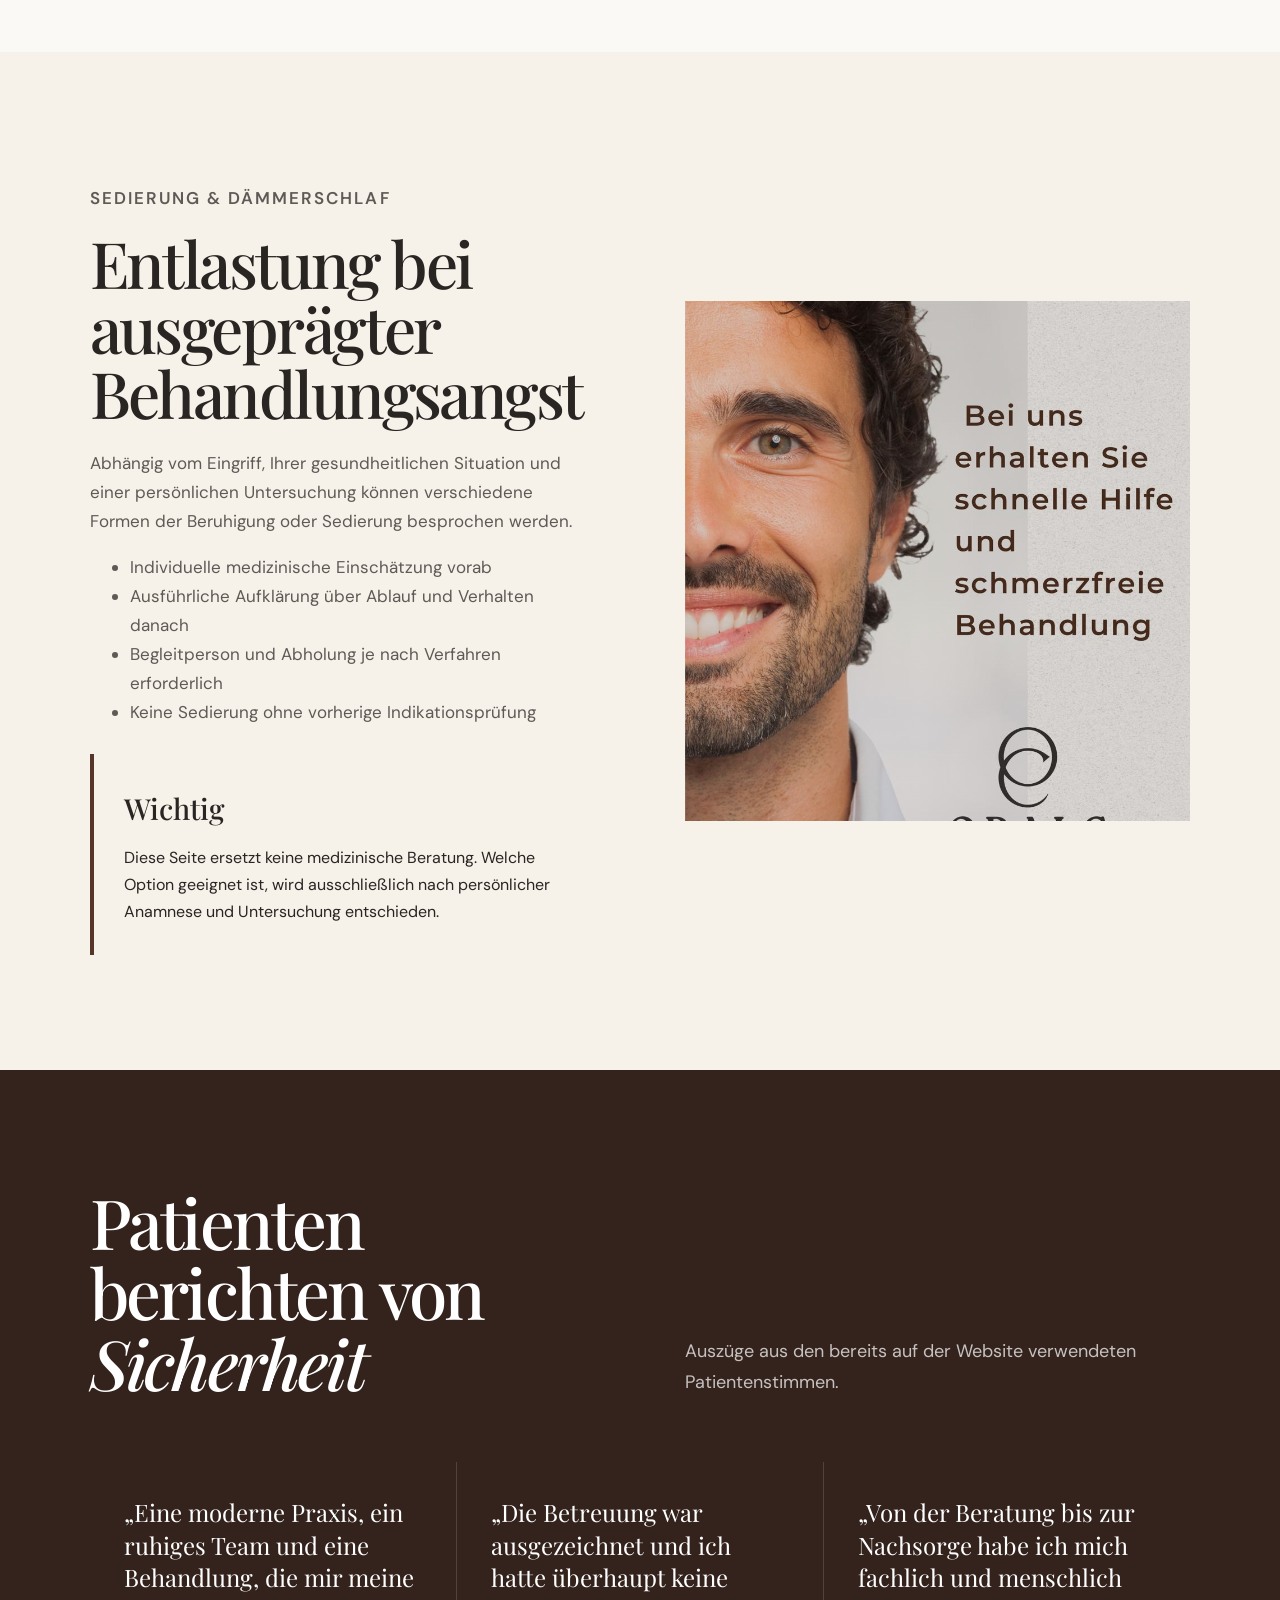
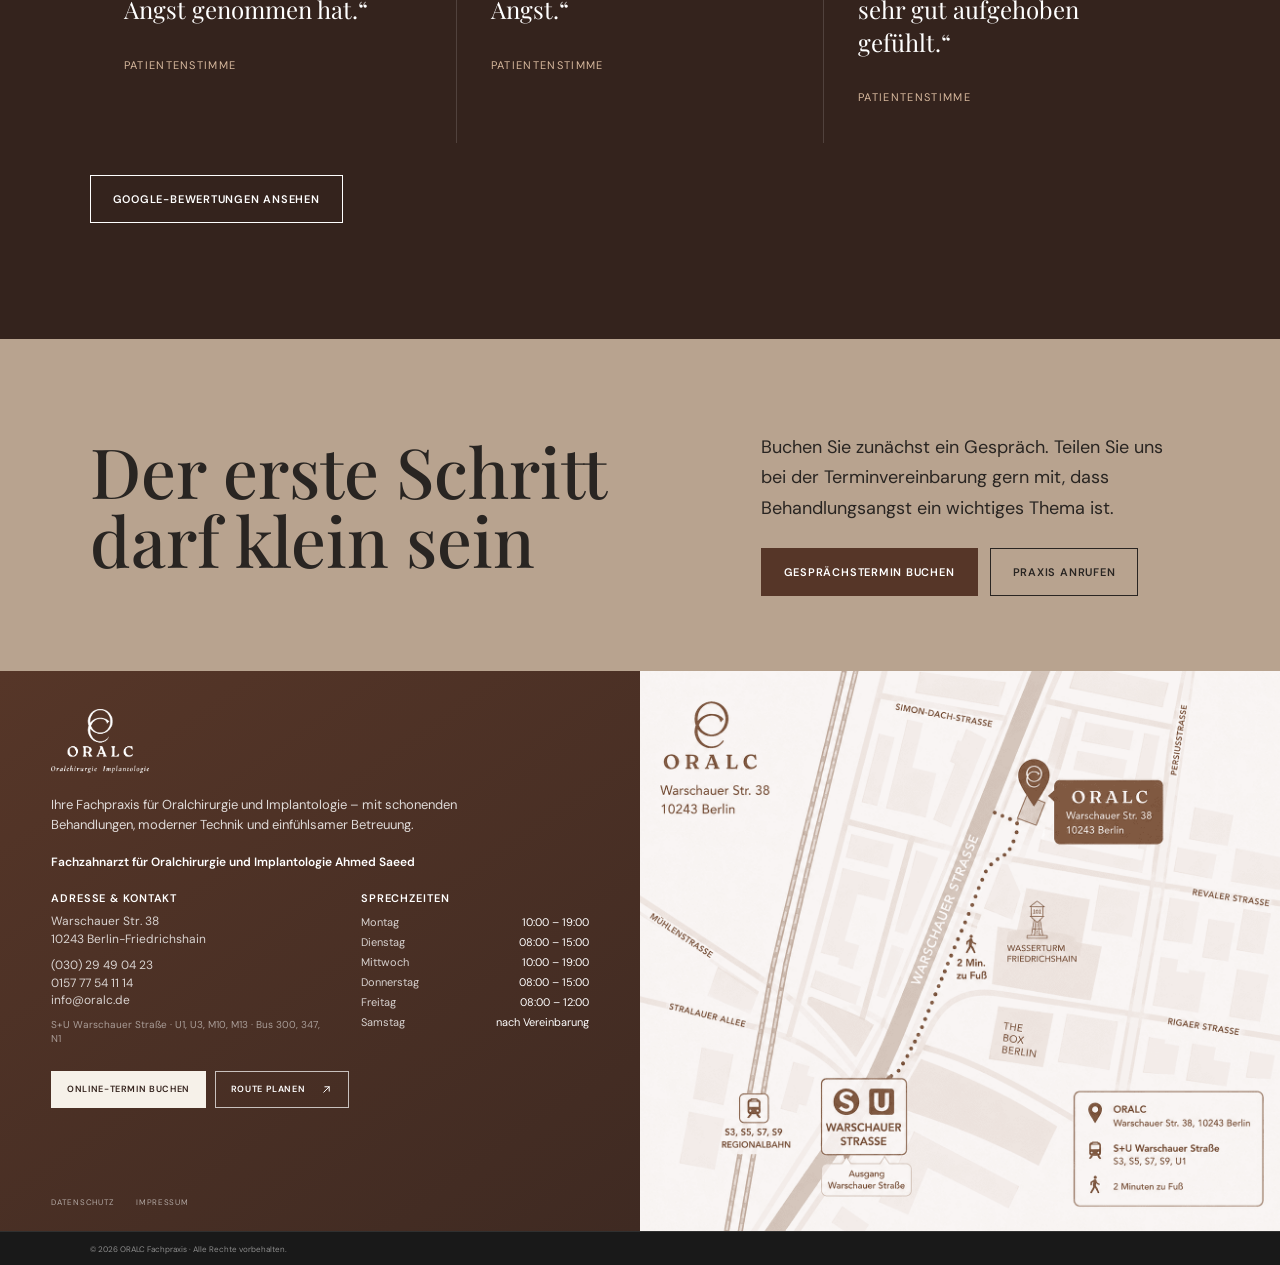
==== commit 08b3045b: "Add files via upload" ====
--- a/angstpatienten.html
+++ b/angstpatienten.html
@@ -1,4 +1,5 @@
-<!doctype html><html lang="de"><head><meta charset="utf-8"><meta name="viewport" content="width=device-width,initial-scale=1"><meta name="description" content="Einfühlsame Oralchirurgie für Angstpatienten mit transparentem Ablauf und individuell geprüften Sedierungsoptionen."><title>Angstpatienten | ORALC Berlin</title><link rel="stylesheet" href="assets/styles.css"></head><body><div class="page-noise" aria-hidden="true"></div><a class="skip" href="#main">Zum Inhalt springen</a>
+<!doctype html><html lang="de"><head><meta charset="utf-8"><meta name="viewport" content="width=device-width,initial-scale=1"><meta name="description" content="Einfühlsame Oralchirurgie für Angstpatienten mit transparentem Ablauf und individuell geprüften Sedierungsoptionen."><title>Angstpatienten | ORALC Berlin</title><link rel="stylesheet" href="assets/styles.css">\n<style id="oralc-location-footer-shared">\n/* ===== Unified full ORALC location footer ===== */\n.location-footer{\n  padding:0!important;\n  display:grid!important;\n  grid-template-columns:minmax(0,1fr) minmax(0,1fr)!important;\n  gap:0!important;\n  align-items:stretch!important;\n  background:#34231d!important;\n  color:#fff!important;\n  overflow:hidden!important;\n}\n.location-footer__info{height:560px;min-height:560px;background:linear-gradient(145deg,#563628 0%,#3f2a22 100%);display:flex;align-items:stretch}\n.location-footer__content{width:min(100%,760px);height:100%;margin-left:auto;padding:38px clamp(32px,4vw,64px) 22px;display:flex;flex-direction:column;align-items:flex-start}\n.location-footer .footer-logo{display:block;width:min(205px,64%)!important;height:auto!important;max-height:64px;margin:0 0 22px!important;object-fit:contain;object-position:left center;filter:invert(1) brightness(3)}\n.location-footer__eyebrow,.location-footer h2{display:none}\n.location-footer__intro{max-width:470px;color:rgba(255,255,255,.82);font-size:13px;line-height:1.55;margin:0 0 17px}\n.location-footer__doctor{margin:0 0 20px;color:rgba(255,255,255,.84);font-size:12px;line-height:1.5}\n.location-footer__doctor strong{color:#fff;font-weight:600}\n.location-footer__details{width:100%;display:grid;grid-template-columns:minmax(0,1fr) minmax(220px,.84fr);gap:clamp(26px,3vw,46px);padding-top:0;border-top:0}\n.location-footer__block h3{margin:0 0 8px;color:#fff;font-family:var(--sans,Arial,sans-serif);font-size:11px;line-height:1.35;font-weight:600;text-transform:uppercase;letter-spacing:.08em}\n.location-footer__block p,.location-footer__block address{margin:0 0 8px;color:rgba(255,255,255,.78);font-size:12px;line-height:1.48;font-style:normal}\n.location-footer__block a{color:inherit;text-decoration:none}.location-footer__block a:hover{color:#d7b89d}\n.location-footer__transit{max-width:330px;font-size:10px!important;line-height:1.4!important;color:rgba(255,255,255,.52)!important}\n.location-footer__hours{margin:0}.location-footer__hours div{display:grid;grid-template-columns:1fr auto;gap:18px;padding:2px 0;border-bottom:0;color:rgba(255,255,255,.78);font-size:11px;line-height:1.45}\n.location-footer__hours dt,.location-footer__hours dd{margin:0}.location-footer__hours dd{white-space:nowrap;color:#fff}\n.location-footer__actions{display:flex;flex-wrap:wrap;gap:9px;margin-top:17px}\n.location-footer__button{min-height:37px;padding:0 15px;display:inline-flex;align-items:center;justify-content:center;gap:8px;border:1px solid rgba(255,255,255,.7);text-transform:uppercase;letter-spacing:.07em;font-size:9px;font-weight:600;transition:.25s;color:#fff;text-decoration:none}\n.location-footer__button--light{background:#f6f1e9;color:#34231d;border-color:#f6f1e9}.location-footer__button--outline{background:transparent;color:#fff}\n.location-footer__button:hover{transform:translateY(-2px);background:#d7b89d;color:#34231d;border-color:#d7b89d}\n.location-footer__legal{margin-top:auto;padding-top:14px;display:flex;gap:22px;text-transform:uppercase;letter-spacing:.09em;font-size:8px;color:rgba(255,255,255,.58)}\n.location-footer__legal a{color:inherit;text-decoration:none}.location-footer__legal a:hover{color:#fff}\n.location-footer__map{height:560px;min-height:560px;background:#f7f3ec;position:relative;overflow:hidden}\n.location-footer__map-link{width:100%;height:100%;display:block;cursor:pointer}.location-footer__map-link:focus-visible{outline:4px solid #d7b89d;outline-offset:-4px}\n.location-footer__map-image{width:100%!important;height:100%!important;display:block;object-fit:cover;object-position:center}\n.location-footer__bottom{grid-column:1/-1;min-height:34px;padding:7px 7vw;display:flex;justify-content:flex-start;align-items:center;background:#191919;border-top:1px solid rgba(255,255,255,.10);color:rgba(255,255,255,.50)}\n.location-footer__bottom p{margin:0;font-size:8px;line-height:1.25}\n.location-footer__button-icon{width:13px;height:13px;margin-left:7px;flex:0 0 auto;fill:none;stroke:currentColor;stroke-width:1.8;stroke-linecap:round;stroke-linejoin:round}\n@media(max-width:1100px){.location-footer{grid-template-columns:1fr!important}.location-footer__info{height:auto;min-height:0}.location-footer__content{width:100%;max-width:none;height:auto;margin:0;padding:44px 7vw 28px}.location-footer__map{height:min(58vw,540px);min-height:380px}.location-footer__legal{margin-top:28px}}\n@media(max-width:700px){\n  .location-footer{grid-template-columns:1fr!important;grid-template-rows:auto auto auto!important}\n  .location-footer__map{order:1;height:330px;min-height:330px}.location-footer__map-image{object-fit:cover;object-position:center}\n  .location-footer__info{order:2;height:auto;min-height:0;overflow:visible}.location-footer__content{width:100%;height:auto;min-height:0;margin:0;padding:38px 6vw 25px}\n  .location-footer .footer-logo{width:min(185px,62%)!important;max-height:58px;margin-bottom:18px!important}.location-footer__intro{font-size:12.5px;line-height:1.55}.location-footer__doctor{margin-bottom:20px;font-size:12px;line-height:1.5}\n  .location-footer__details{grid-template-columns:1fr;gap:22px}.location-footer__block h3{margin-bottom:8px;font-size:11px}.location-footer__block p,.location-footer__block address{margin-bottom:8px;font-size:12px;line-height:1.48}.location-footer__transit{font-size:10px!important;line-height:1.4!important}\n  .location-footer__hours div{gap:18px;padding:2px 0;font-size:11px;line-height:1.45}.location-footer__actions{width:100%;flex-direction:column;gap:9px;margin-top:20px}.location-footer__button{width:100%;min-height:40px;padding:0 15px;font-size:9px;letter-spacing:.07em}\n  .location-footer__legal{margin-top:26px;padding-top:14px;gap:22px;font-size:8px}.location-footer__bottom{order:3;grid-column:1;min-height:34px;padding:8px 6vw}.location-footer__bottom p{font-size:8px;line-height:1.25}\n}\n</style>\n
+</head><body><div class="page-noise" aria-hidden="true"></div><a class="skip" href="#main">Zum Inhalt springen</a>
 <header class="site-header">
   <a class="brand" href="index.html" aria-label="ORALC Startseite"><img src="assets/logo.png" alt="ORALC Oralchirurgie und Implantologie"></a>
   <nav class="main-nav" id="main-nav" aria-label="Hauptnavigation">
@@ -21,9 +22,44 @@
 <section class="section"><div class="container"><div class="section-head reveal"><h2>Sie behalten die <em>Kontrolle</em></h2><p>Unser Ziel ist nicht, Angst kleinzureden, sondern Behandlungsschritte verständlich und gemeinsam planbar zu machen.</p></div><div class="lp-grid"><article class="lp-card reveal"><span class="lp-num">01 · Ankommen</span><h3>Erst sprechen, dann entscheiden</h3><p>Sie können Sorgen, frühere Erfahrungen und persönliche Grenzen offen ansprechen. Daraus entsteht ein individueller Ablauf.</p></article><article class="lp-card reveal"><span class="lp-num">02 · Verstehen</span><h3>Transparente Behandlung</h3><p>Wir erklären jeden wesentlichen Schritt in klarer Sprache und vereinbaren, wie Sie jederzeit eine Pause signalisieren können.</p></article><article class="lp-card reveal"><span class="lp-num">03 · Begleitung</span><h3>Nachsorge mit Plan</h3><p>Nach dem Eingriff erhalten Sie verständliche Hinweise und feste Kontaktmöglichkeiten für Rückfragen.</p></article></div></div></section>
 <section class="section" style="background:var(--cream)"><div class="container lp-split"><div class="reveal"><p class="brand-note">Sedierung &amp; Dämmerschlaf</p><h2>Entlastung bei ausgeprägter Behandlungsangst</h2><p>Abhängig vom Eingriff, Ihrer gesundheitlichen Situation und einer persönlichen Untersuchung können verschiedene Formen der Beruhigung oder Sedierung besprochen werden.</p><ul><li>Individuelle medizinische Einschätzung vorab</li><li>Ausführliche Aufklärung über Ablauf und Verhalten danach</li><li>Begleitperson und Abholung je nach Verfahren erforderlich</li><li>Keine Sedierung ohne vorherige Indikationsprüfung</li></ul><div class="guarantee"><strong>Wichtig</strong>Diese Seite ersetzt keine medizinische Beratung. Welche Option geeignet ist, wird ausschließlich nach persönlicher Anamnese und Untersuchung entschieden.</div></div><div class="lp-media lp-media--anxiety reveal" role="img" aria-label="Ruhige Behandlungsatmosphäre bei ORALC"></div></div></section>
 <section class="section proof-section"><div class="container"><div class="section-head reveal"><h2>Patienten berichten von <em>Sicherheit</em></h2><p style="color:rgba(255,255,255,.72)">Auszüge aus den bereits auf der Website verwendeten Patientenstimmen.</p></div><div class="proof-grid"><article class="proof-card"><blockquote>„Eine moderne Praxis, ein ruhiges Team und eine Behandlung, die mir meine Angst genommen hat.“</blockquote><span>Patientenstimme</span></article><article class="proof-card"><blockquote>„Die Betreuung war ausgezeichnet und ich hatte überhaupt keine Angst.“</blockquote><span>Patientenstimme</span></article><article class="proof-card"><blockquote>„Von der Beratung bis zur Nachsorge habe ich mich fachlich und menschlich sehr gut aufgehoben gefühlt.“</blockquote><span>Patientenstimme</span></article></div><div class="proof-actions"><a class="button button-outline" href="https://www.google.com/maps/search/?api=1&query=ORALC+Warschauer+Stra%C3%9Fe+38+Berlin" target="_blank" rel="noopener">Google-Bewertungen ansehen</a></div></div></section>
-<section class="cta"><div class="cta-inner"><h2>Der erste Schritt darf klein sein</h2><div><p>Buchen Sie zunächst ein Gespräch. Teilen Sie uns bei der Terminvereinbarung gern mit, dass Behandlungsangst ein wichtiges Thema ist.</p><div class="cta-actions"><a class="button button-dark" href="https://www.doctolib.de/zahnarztpraxis/berlin/oralchirurgie-warschauer-strasse-ihre-fachzahnaerzte-fuer-oralchirurgie" target="_blank" rel="noopener">Gesprächstermin buchen</a><a class="button button-outline" href="tel:+493029490423">Praxis anrufen</a></div></div></div></section></main><footer class="site-footer" id="kontakt"><div class="footer-grid">
-<div class="footer-col"><img class="footer-logo" src="assets/logo.png" alt="ORALC"><p>Hochspezialisierte Fachpraxis für Oralchirurgie &amp; Implantologie in Berlin-Friedrichshain.</p><p><strong>Fachzahnarzt für Oralchirurgie und Implantologie Ahmed Saeed</strong></p></div>
-<div class="footer-col"><h3>Kontakt</h3><address>Warschauer Str. 38<br>10243 Berlin</address><p><a href="tel:+493029490423">(030) 29 49 04 23</a><br><a href="mailto:info@oralc.de">info@oralc.de</a></p></div>
-<div class="footer-col"><h3>Direktzugang</h3><ul><li><a href="zahnimplantate.html">Zahnimplantate</a></li><li><a href="angstpatienten.html">Angstpatienten</a></li><li><a href="fuer-ueberweiser.html">Für Überweiser</a></li></ul></div>
-<div class="footer-col"><h3>Termin</h3><p><a class="button button-dark" href="https://www.doctolib.de/zahnarztpraxis/berlin/oralchirurgie-warschauer-strasse-ihre-fachzahnaerzte-fuer-oralchirurgie" target="_blank" rel="noopener">Doctolib öffnen</a></p><p><a href="https://www.google.com/maps/search/?api=1&query=ORALC+Warschauer+Stra%C3%9Fe+38+Berlin" target="_blank" rel="noopener">Google-Bewertungen ansehen</a></p></div>
-</div><div class="footer-bottom"><span>© 2026 ORALC Fachpraxis</span><nav><a href="datenschutz.html">Datenschutz</a><a href="impressum.html">Impressum</a></nav></div></footer><script src="assets/site.js"></script></body></html>+<section class="cta"><div class="cta-inner"><h2>Der erste Schritt darf klein sein</h2><div><p>Buchen Sie zunächst ein Gespräch. Teilen Sie uns bei der Terminvereinbarung gern mit, dass Behandlungsangst ein wichtiges Thema ist.</p><div class="cta-actions"><a class="button button-dark" href="https://www.doctolib.de/zahnarztpraxis/berlin/oralchirurgie-warschauer-strasse-ihre-fachzahnaerzte-fuer-oralchirurgie" target="_blank" rel="noopener">Gesprächstermin buchen</a><a class="button button-outline" href="tel:+493029490423">Praxis anrufen</a></div></div></div></section></main><footer class="site-footer location-footer" id="kontakt" aria-label="Kontakt, Anfahrt und Fußzeile">
+  <section class="location-footer__info">
+    <div class="location-footer__content reveal">
+      <img class="footer-logo" src="assets/logo.png" alt="ORALC – Oralchirurgie und Implantologie">
+      <p class="location-footer__intro">Ihre Fachpraxis für Oralchirurgie und Implantologie – mit schonenden Behandlungen, moderner Technik und einfühlsamer Betreuung.</p>
+      <p class="location-footer__doctor"><strong>Fachzahnarzt für Oralchirurgie und Implantologie Ahmed Saeed</strong></p>
+      <div class="location-footer__details">
+        <div class="location-footer__block">
+          <h3>Adresse &amp; Kontakt</h3>
+          <address>Warschauer Str. 38<br>10243 Berlin-Friedrichshain</address>
+          <p><a href="tel:+493029490423">(030) 29 49 04 23</a><br><a href="tel:+4915777541114">0157 77 54 11 14</a><br><a href="mailto:info@oralc.de">info@oralc.de</a></p>
+          <p class="location-footer__transit">S+U Warschauer Straße · U1, U3, M10, M13 · Bus 300, 347, N1</p>
+        </div>
+        <div class="location-footer__block">
+          <h3>Sprechzeiten</h3>
+          <dl class="location-footer__hours">
+            <div><dt>Montag</dt><dd>10:00 – 19:00</dd></div>
+            <div><dt>Dienstag</dt><dd>08:00 – 15:00</dd></div>
+            <div><dt>Mittwoch</dt><dd>10:00 – 19:00</dd></div>
+            <div><dt>Donnerstag</dt><dd>08:00 – 15:00</dd></div>
+            <div><dt>Freitag</dt><dd>08:00 – 12:00</dd></div>
+            <div><dt>Samstag</dt><dd>nach Vereinbarung</dd></div>
+          </dl>
+        </div>
+      </div>
+      <div class="location-footer__actions">
+        <a class="location-footer__button location-footer__button--light" href="https://www.doctolib.de/zahnarztpraxis/berlin/oralchirurgie-warschauer-strasse-ihre-fachzahnaerzte-fuer-oralchirurgie" target="_blank" rel="noopener">Online-Termin buchen</a>
+        <a class="location-footer__button location-footer__button--outline" href="https://maps.google.com/?q=Warschauer+Str.+38,+10243+Berlin" target="_blank" rel="noopener">Route planen
+          <svg class="location-footer__button-icon" aria-hidden="true" viewBox="0 0 24 24"><path d="M7 17 17 7"></path><path d="M9 7h8v8"></path></svg>
+        </a>
+      </div>
+      <nav class="location-footer__legal" aria-label="Rechtliche Links"><a href="datenschutz.html">Datenschutz</a><a href="impressum.html">Impressum</a></nav>
+    </div>
+  </section>
+  <section class="location-footer__map" aria-label="Praxisstandort">
+    <a class="location-footer__map-link" href="https://maps.google.com/?q=Warschauer+Str.+38,+10243+Berlin" target="_blank" rel="noopener" aria-label="ORALC Standort in Google Maps öffnen">
+      <img class="location-footer__map-image" src="assets/oralc-location-map.png" alt="ORALC Praxisstandort – in Google Maps öffnen" onerror="this.style.display='none'">
+    </a>
+  </section>
+  <div class="location-footer__bottom"><p>© 2026 ORALC Fachpraxis · Alle Rechte vorbehalten.</p></div>
+</footer><script src="assets/site.js"></script></body></html>
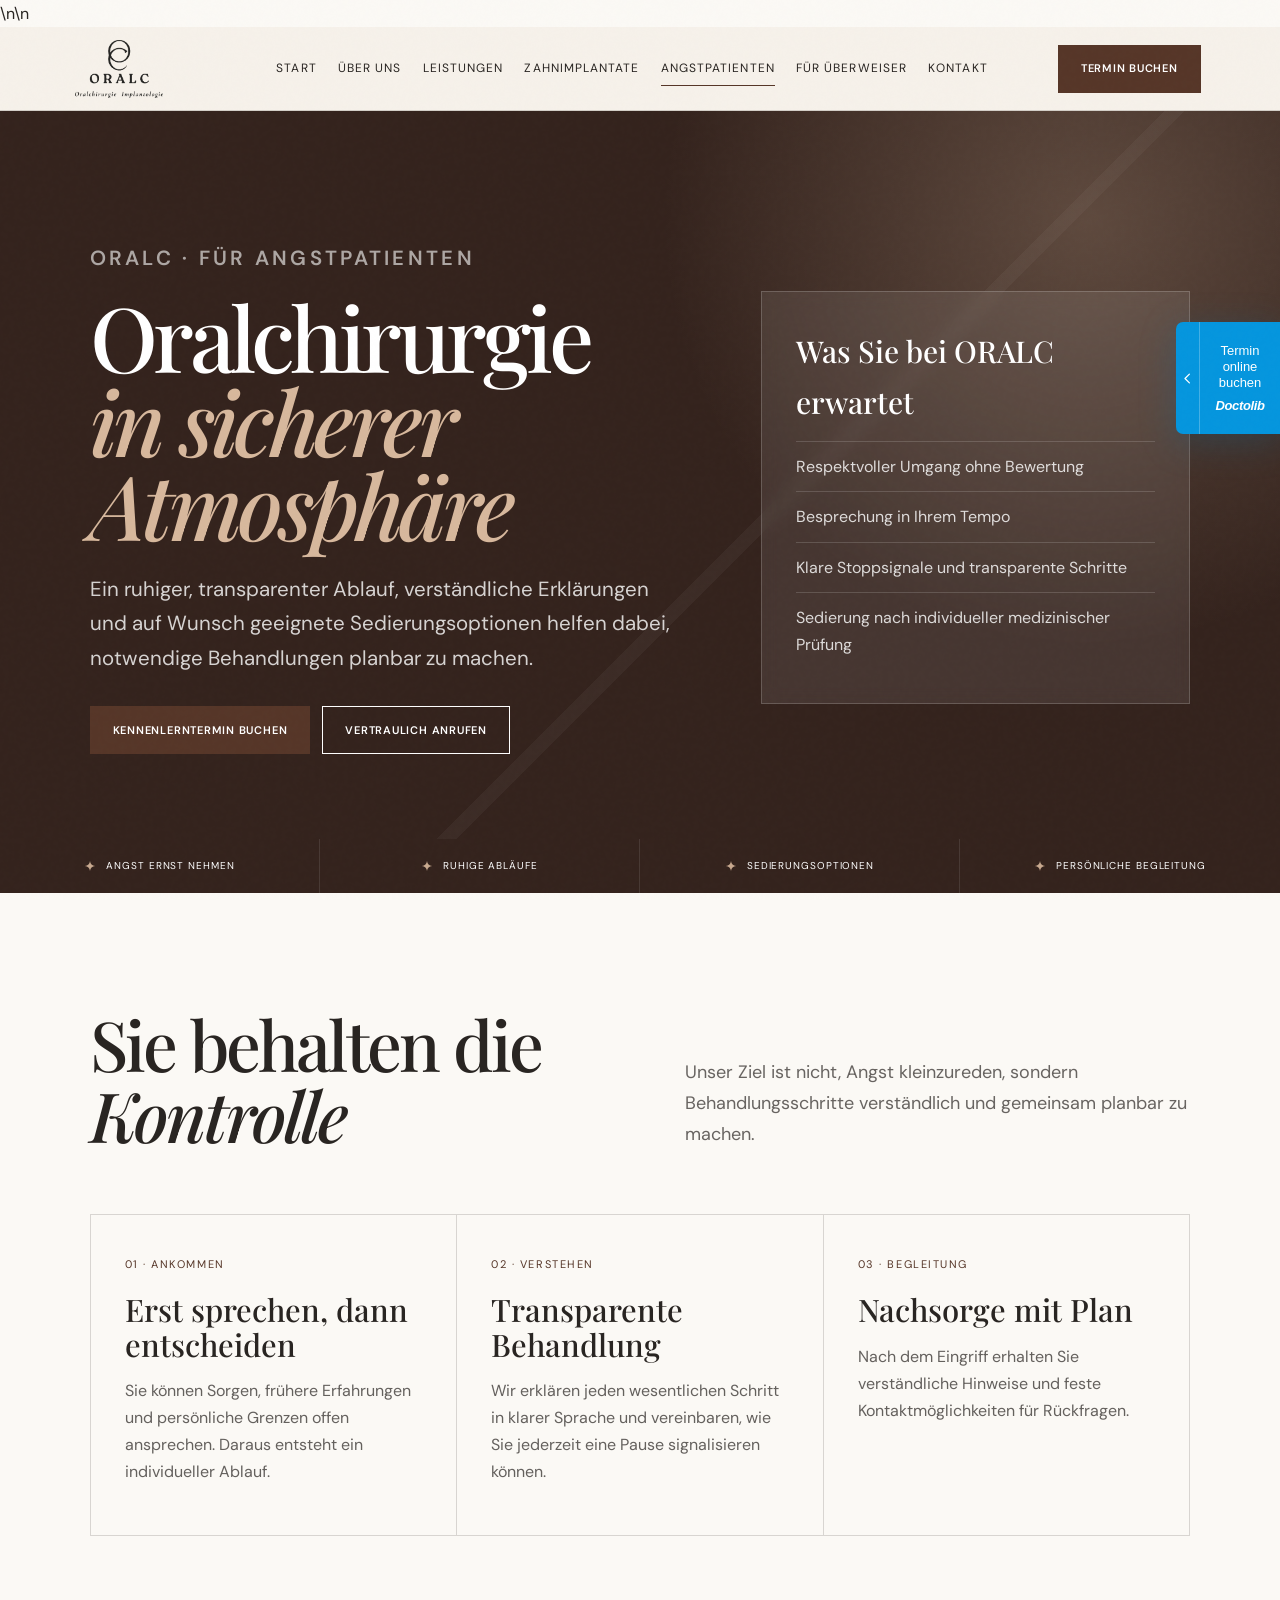
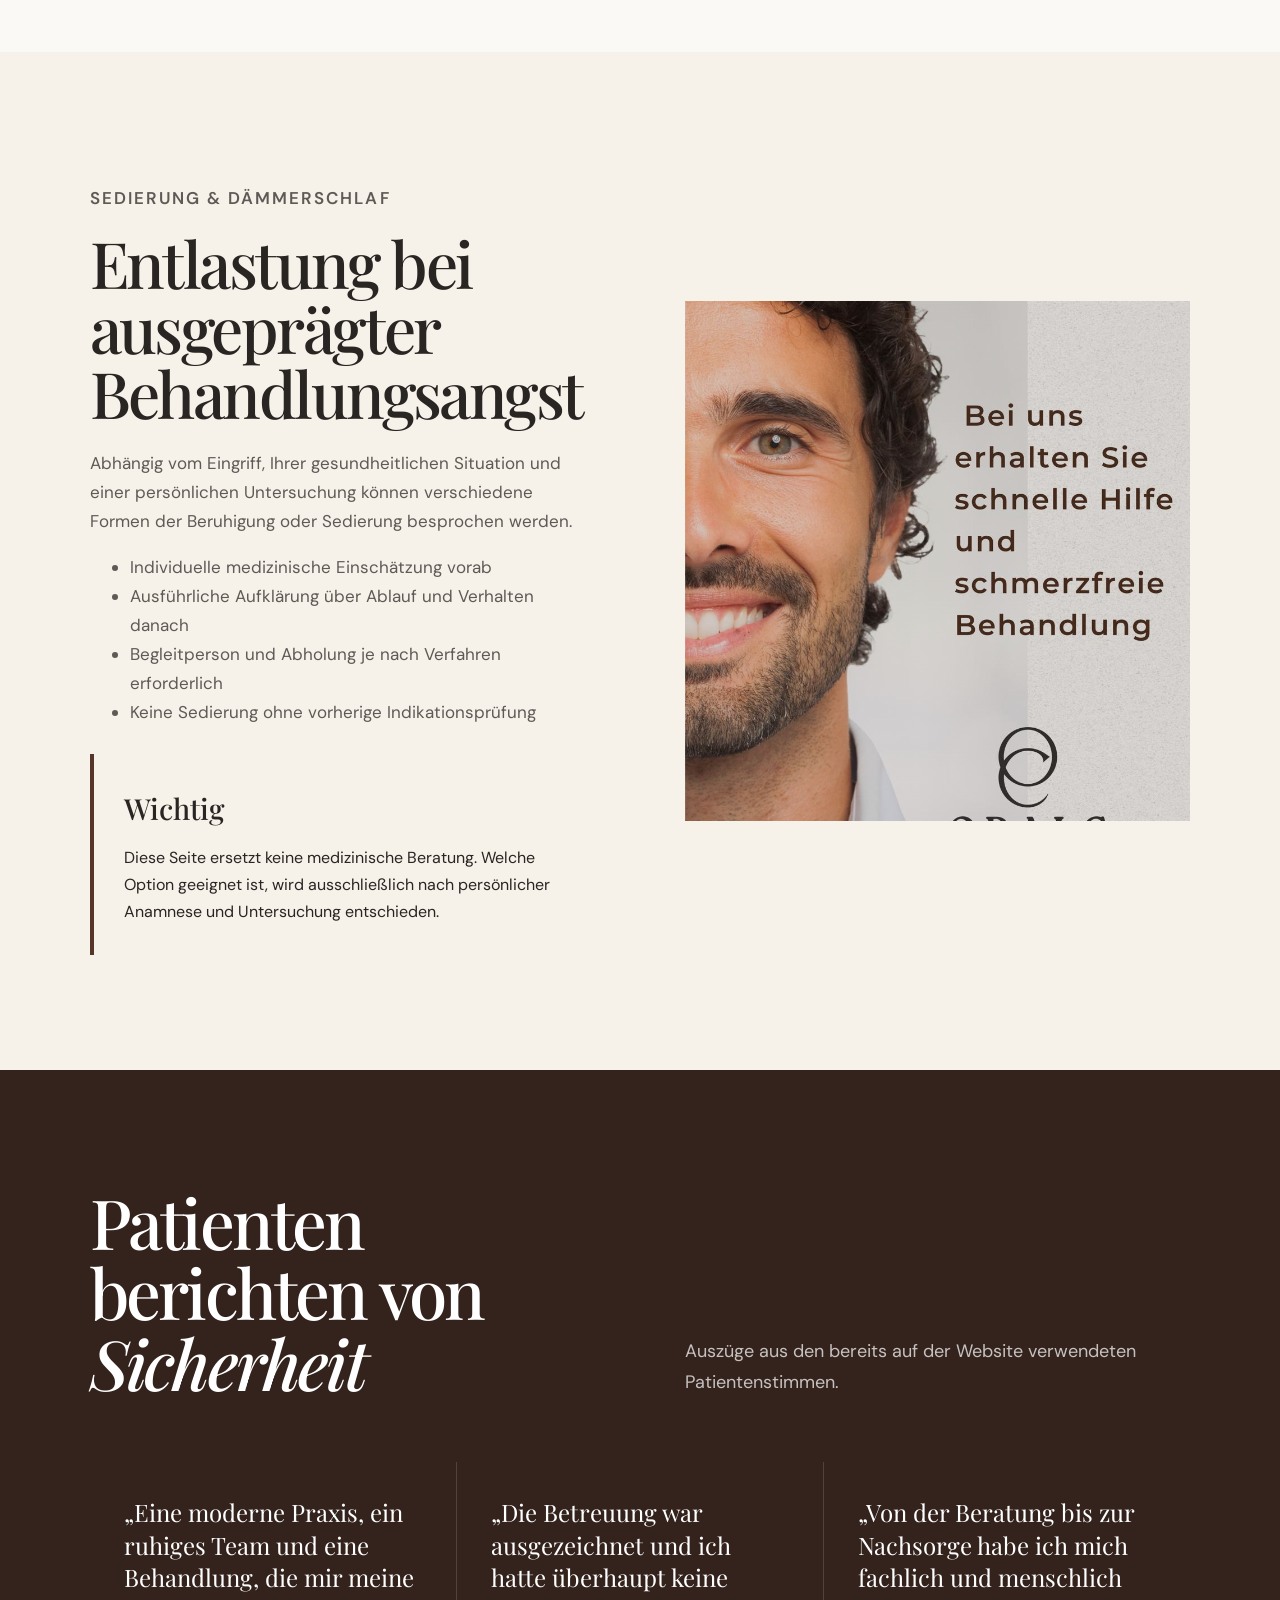
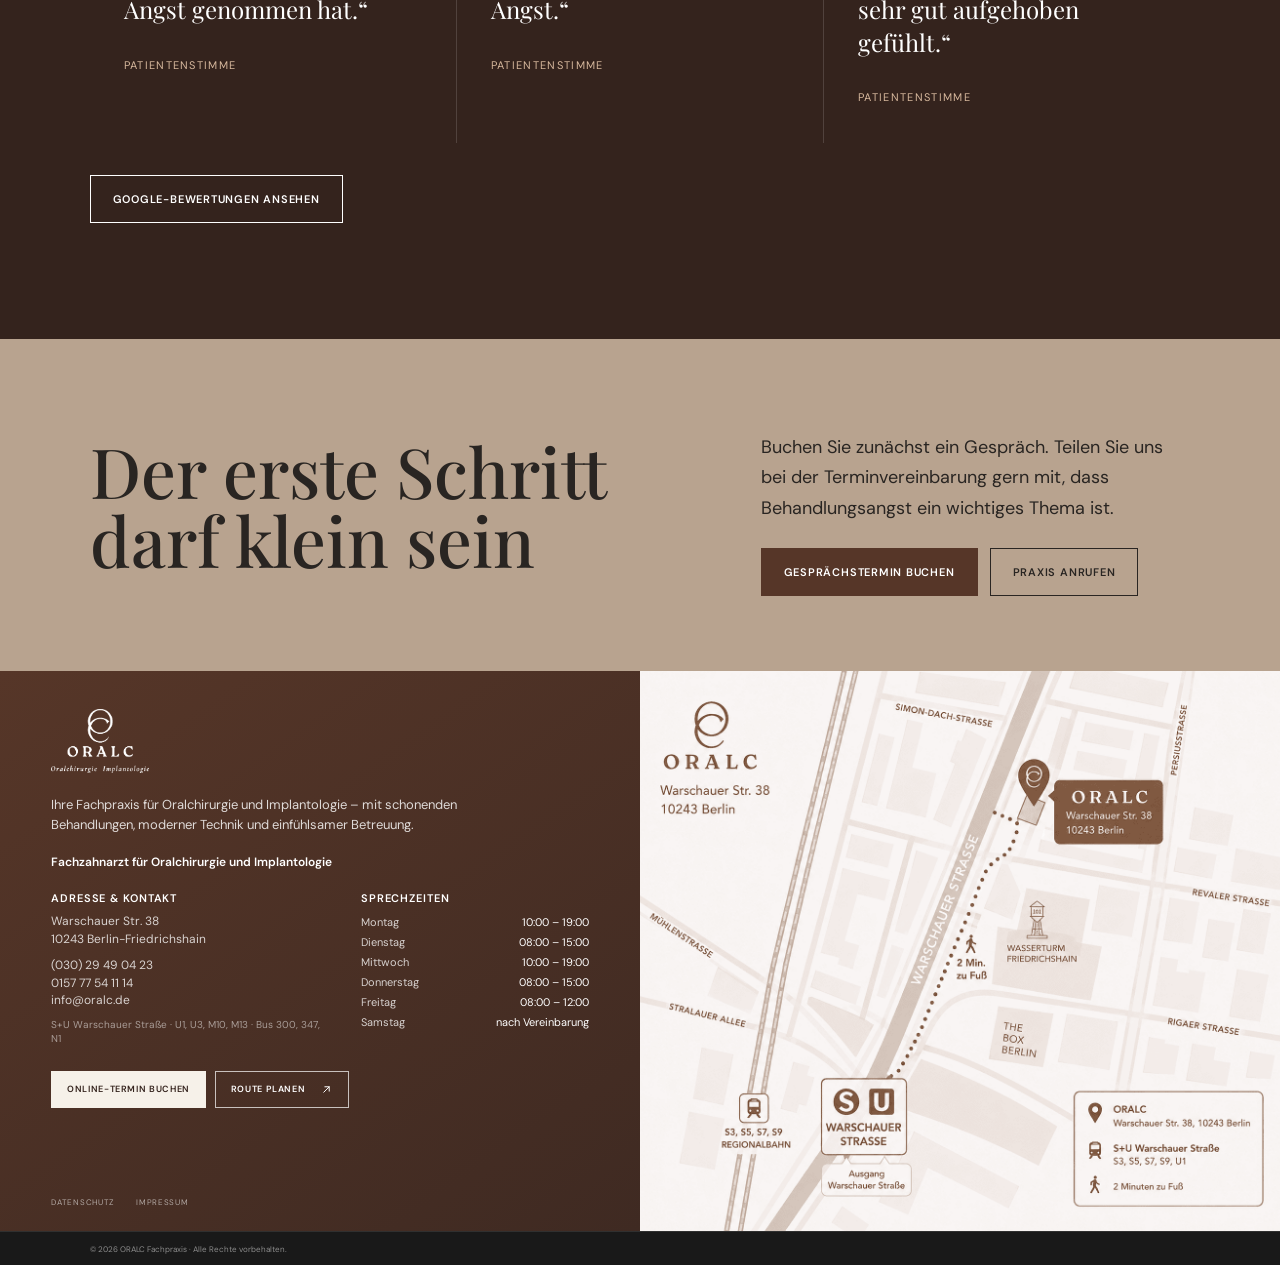
==== commit 0da152a7: "Add files via upload" ====
--- a/angstpatienten.html
+++ b/angstpatienten.html
@@ -27,7 +27,7 @@
     <div class="location-footer__content reveal">
       <img class="footer-logo" src="assets/logo.png" alt="ORALC – Oralchirurgie und Implantologie">
       <p class="location-footer__intro">Ihre Fachpraxis für Oralchirurgie und Implantologie – mit schonenden Behandlungen, moderner Technik und einfühlsamer Betreuung.</p>
-      <p class="location-footer__doctor"><strong>Fachzahnarzt für Oralchirurgie und Implantologie Ahmed Saeed</strong></p>
+      <p class="location-footer__doctor"><strong>Fachzahnarzt für Oralchirurgie und Implantologie</strong></p>
       <div class="location-footer__details">
         <div class="location-footer__block">
           <h3>Adresse &amp; Kontakt</h3>
